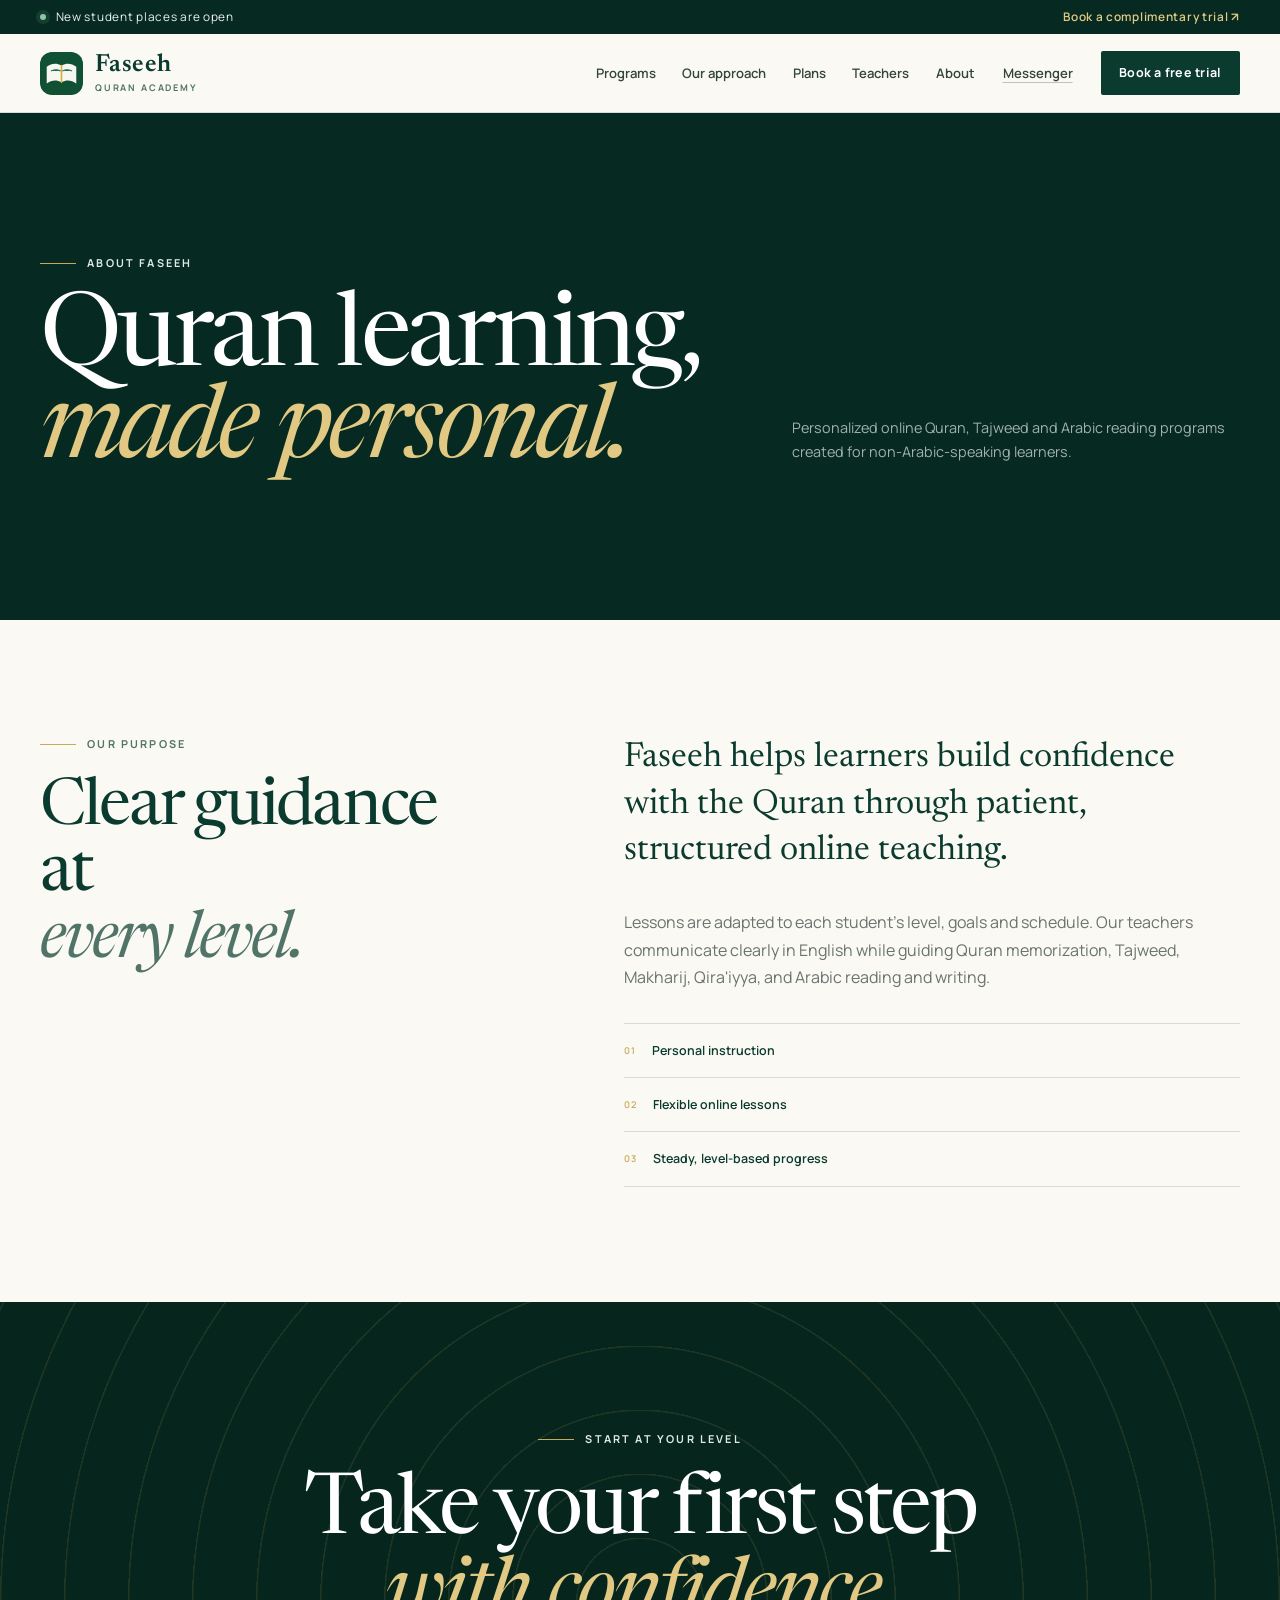
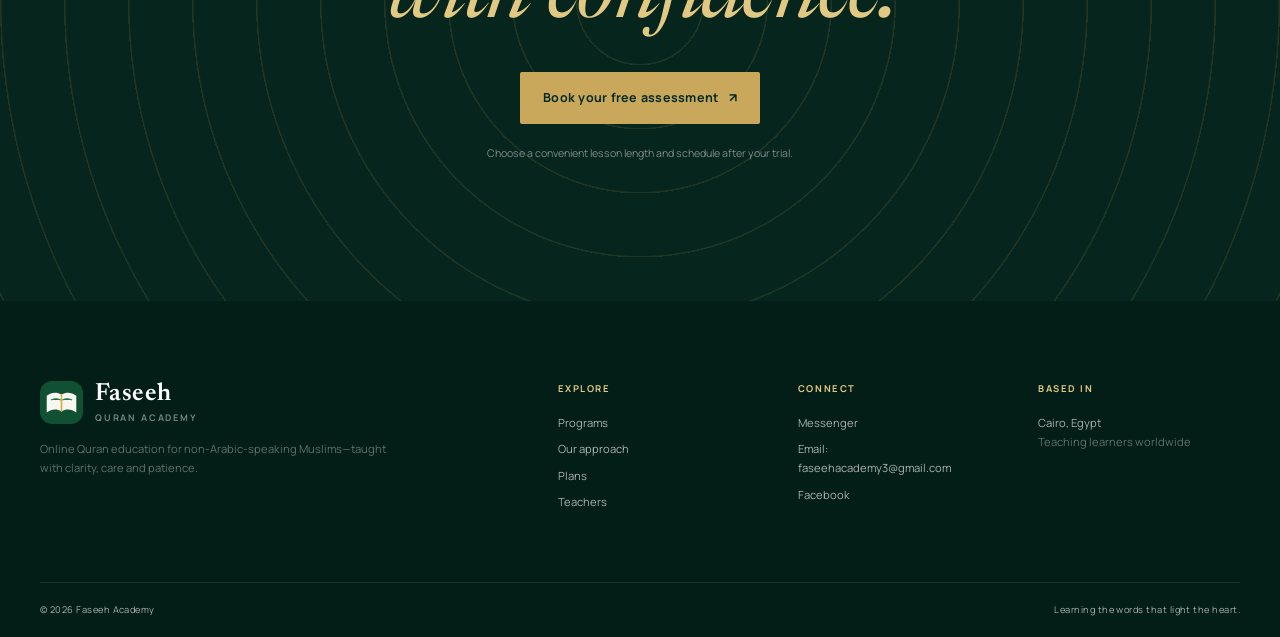
==== about.html @ 5968f9b4 "website update" ====
<!doctype html>
<html lang="en" dir="ltr">
<head>
  <meta charset="utf-8">
  <meta name="viewport" content="width=device-width, initial-scale=1">
  <meta name="description" content="About Faseeh Academy and our personalized online Quran, Tajweed and Arabic reading programs for non-Arabic-speaking learners.">
  <meta name="theme-color" content="#082f25">
  <title>About Faseeh Academy</title>
  <link rel="icon" href="images/favicon.svg" type="image/svg+xml">
  <link rel="preconnect" href="https://fonts.googleapis.com">
  <link rel="preconnect" href="https://fonts.gstatic.com" crossorigin>
  <link href="https://fonts.googleapis.com/css2?family=DM+Sans:wght@400;500;600;700&family=Manrope:wght@400;500;600;700&family=Newsreader:opsz,wght@6..72,400;6..72,500;6..72,600&display=swap" rel="stylesheet">
  <link rel="stylesheet" href="css/styles.css">
</head>
<body>
  <a class="skip-link" href="#main">Skip to content</a>
  <div class="announcement"><div class="container announcement-inner"><p><span class="status-dot" aria-hidden="true"></span> New student places are open</p><a href="https://m.me/61577487350894" target="_blank" rel="noopener noreferrer">Book a complimentary trial <span aria-hidden="true">↗</span></a></div></div>

  <header class="site-header">
    <nav class="navbar container" aria-label="Primary navigation">
      <a class="brand" href="index.html" aria-label="Faseeh Academy home"><img src="images/favicon.svg" alt="" class="brand-mark" width="46" height="46"><span class="brand-lockup"><strong>Faseeh</strong><small>Quran Academy</small></span></a>
      <button class="nav-toggle" type="button" aria-expanded="false" aria-controls="navMenu" aria-label="Open navigation"><span></span><span></span></button>
      <div class="nav-menu" id="navMenu">
        <ul class="nav-links"><li><a href="index.html#programs">Programs</a></li><li><a href="index.html#approach">Our approach</a></li><li><a href="index.html#plans">Plans</a></li><li><a href="teachers.html">Teachers</a></li><li><a href="about.html" aria-current="page">About</a></li></ul>
        <a class="text-link nav-contact" href="https://m.me/61577487350894" target="_blank" rel="noopener noreferrer">Messenger</a>
        <a class="btn btn-small btn-primary" href="https://m.me/61577487350894" target="_blank" rel="noopener noreferrer">Book a free trial</a>
      </div>
    </nav>
  </header>

  <main id="main">
    <section class="page-hero">
      <div class="container page-hero-grid">
        <div class="reveal"><p class="eyebrow eyebrow-light"><span></span> About Faseeh</p><h1>Quran learning,<br><em>made personal.</em></h1></div>
        <div class="page-hero-copy reveal"><p>Personalized online Quran, Tajweed and Arabic reading programs created for non-Arabic-speaking learners.</p></div>
      </div>
    </section>

    <section class="section about-page-section">
      <div class="container about-page-grid">
        <div class="reveal"><p class="eyebrow"><span></span> Our purpose</p><h2>Clear guidance at<br><em>every level.</em></h2></div>
        <div class="about-page-copy reveal">
          <p class="lead-copy">Faseeh helps learners build confidence with the Quran through patient, structured online teaching.</p>
          <p>Lessons are adapted to each student’s level, goals and schedule. Our teachers communicate clearly in English while guiding Quran memorization, Tajweed, Makharij, Qira'iyya, and Arabic reading and writing.</p>
          <div class="about-focus">
            <p><span>01</span>Personal instruction</p>
            <p><span>02</span>Flexible online lessons</p>
            <p><span>03</span>Steady, level-based progress</p>
          </div>
        </div>
      </div>
    </section>

    <section class="closing-cta">
      <div class="closing-pattern" aria-hidden="true"></div>
      <div class="container closing-inner reveal"><p class="eyebrow eyebrow-light"><span></span> Start at your level</p><h2>Take your first step<br><em>with confidence.</em></h2><a class="btn btn-gold" href="https://m.me/61577487350894" target="_blank" rel="noopener noreferrer">Book your free assessment <span aria-hidden="true">↗</span></a><p>Choose a convenient lesson length and schedule after your trial.</p></div>
    </section>
  </main>

  <footer class="footer">
    <div class="container footer-main">
      <div class="footer-brand"><a class="brand brand-light" href="index.html"><img src="images/favicon.svg" alt="" width="46" height="46"><span class="brand-lockup"><strong>Faseeh</strong><small>Quran Academy</small></span></a><p><span class="footer-tagline">Online Quran education for non-Arabic-speaking Muslims—taught with clarity, care and patience.</span><span class="mobile-location">Cairo, Egypt · Online worldwide</span></p></div>
      <div><h3>Explore</h3><ul><li><a href="index.html#programs">Programs</a></li><li><a href="index.html#approach">Our approach</a></li><li><a href="index.html#plans">Plans</a></li><li><a href="teachers.html">Teachers</a></li></ul></div>
      <div><h3>Connect</h3><ul><li><a href="https://m.me/61577487350894" target="_blank" rel="noopener noreferrer">Messenger</a></li><li><a href="mailto:faseehacademy3@gmail.com">Email: faseehacademy3@gmail.com</a></li><li><a href="https://facebook.com/faseehacademy" target="_blank" rel="noopener noreferrer">Facebook</a></li></ul></div>
      <div><h3>Based in</h3><p>Cairo, Egypt<br><span>Teaching learners worldwide</span></p></div>
    </div>
    <div class="container footer-bottom"><p>© <span data-year></span> Faseeh Academy</p><p>Learning the words that light the heart.</p></div>
  </footer>
  <script src="js/script.js"></script>
</body>
</html>
---- css/styles.css ----
:root {
  --ink: #12221d;
  --forest: #0b3b2e;
  --forest-deep: #062a21;
  --sage: #507468;
  --gold: #c9a85c;
  --gold-light: #e2c983;
  --cream: #f4f0e7;
  --paper: #fbf9f4;
  --line: rgba(18, 34, 29, 0.14);
  --white: #fff;
  --muted: #69736f;
  --display: "Newsreader", Georgia, serif;
  --sans: "Manrope", "DM Sans", sans-serif;
  --container: 1200px;
  --ease: cubic-bezier(.22, 1, .36, 1);
}

* { box-sizing: border-box; }
html { scroll-behavior: smooth; }
body {
  margin: 0;
  color: var(--ink);
  background: var(--paper);
  font-family: var(--sans);
  font-size: 16px;
  line-height: 1.7;
  overflow-x: hidden;
}
body.menu-open { overflow: hidden; }
img { display: block; max-width: 100%; }
a { color: inherit; text-decoration: none; }
button, input, select, textarea { font: inherit; }
button { color: inherit; }
p, h1, h2, h3, blockquote { margin-top: 0; }
.container { width: min(calc(100% - 40px), var(--container)); margin-inline: auto; }
.section { padding: clamp(5.5rem, 9vw, 9rem) 0; }
.skip-link { position: fixed; left: 1rem; top: -100px; z-index: 100; padding: .75rem 1rem; background: var(--gold); color: var(--forest-deep); }
.skip-link:focus { top: 1rem; }

.announcement { background: var(--forest-deep); color: #eef4f1; font-size: .74rem; letter-spacing: .06em; }
.announcement-inner { min-height: 34px; display: flex; justify-content: space-between; align-items: center; gap: 1rem; }
.announcement p { display: flex; align-items: center; gap: .6rem; margin: 0; }
.announcement a { color: var(--gold-light); font-weight: 600; }
.status-dot { width: 6px; height: 6px; border-radius: 50%; background: #8dc6a8; box-shadow: 0 0 0 4px rgba(141,198,168,.12); }

.site-header { position: relative; z-index: 30; background: rgba(251,249,244,.95); border-bottom: 1px solid var(--line); backdrop-filter: blur(14px); }
.site-header.is-stuck { position: fixed; top: 0; left: 0; right: 0; box-shadow: 0 10px 34px rgba(6,42,33,.08); animation: drop .4s var(--ease); }
@keyframes drop { from { transform: translateY(-100%); } }
.navbar { min-height: 78px; display: flex; align-items: center; justify-content: space-between; gap: 2rem; }
.brand { display: inline-flex; align-items: center; gap: .75rem; flex: 0 0 auto; }
.brand-mark, .brand img { width: 43px; height: 43px; border-radius: 12px; }
.brand-lockup { display: grid; line-height: 1; }
.brand-lockup strong { color: var(--forest); font-family: var(--display); font-size: 1.55rem; font-weight: 600; letter-spacing: .02em; }
.brand-lockup small { margin-top: .3rem; color: var(--sage); font-size: .57rem; font-weight: 700; letter-spacing: .2em; text-transform: uppercase; }
.nav-menu { display: flex; align-items: center; gap: 1.75rem; }
.nav-links { display: flex; align-items: center; gap: 1.65rem; margin: 0; padding: 0; list-style: none; }
.nav-links a, .nav-contact { color: #34453f; font-size: .82rem; font-weight: 600; }
.nav-links a { position: relative; }
.nav-links a::after { content: ""; position: absolute; left: 0; right: 100%; bottom: -.5rem; height: 1px; background: var(--gold); transition: right .3s ease; }
.nav-links a:hover::after, .nav-links a:focus-visible::after { right: 0; }
.text-link { text-decoration: underline; text-underline-offset: 4px; text-decoration-color: rgba(18,34,29,.25); }
.nav-toggle { display: none; width: 44px; height: 44px; padding: 0 10px; border: 0; background: transparent; cursor: pointer; }
.nav-toggle span { display: block; height: 1px; background: var(--forest); margin: 7px 0; transition: .25s ease; }

.btn { display: inline-flex; justify-content: center; align-items: center; gap: .65rem; min-height: 52px; padding: .8rem 1.4rem; border: 1px solid transparent; border-radius: 2px; font-size: .78rem; font-weight: 700; letter-spacing: .02em; cursor: pointer; transition: transform .25s var(--ease), background .25s ease, color .25s ease, border-color .25s ease; }
.btn:hover { transform: translateY(-2px); }
.btn-small { min-height: 42px; padding: .65rem 1.1rem; }
.btn-primary { background: var(--forest); color: var(--white); }
.btn-primary:hover { background: var(--forest-deep); }
.btn-gold { background: var(--gold); color: var(--forest-deep); }
.btn-gold:hover { background: var(--gold-light); }
.btn-ghost { border-color: rgba(255,255,255,.45); color: white; background: rgba(255,255,255,.04); backdrop-filter: blur(6px); }
.btn-ghost:hover { background: white; color: var(--forest); }
.btn-outline { border-color: rgba(255,255,255,.3); color: white; }

.hero { position: relative; min-height: min(830px, calc(100svh - 112px)); color: white; background: var(--forest-deep); overflow: hidden; }
.hero-media, .hero-shade { position: absolute; inset: 0; }
.hero-media { background: url("../images/faseeh-hero-editorial.png") center 54% / cover no-repeat; transform: scale(1.01); }
.hero-shade { background: linear-gradient(90deg, rgba(3,27,21,.97) 0%, rgba(3,27,21,.88) 35%, rgba(3,27,21,.38) 66%, rgba(3,27,21,.18) 100%), linear-gradient(0deg, rgba(3,27,21,.55) 0, transparent 34%); }
.hero::before { content: ""; position: absolute; z-index: 1; inset: 0; opacity: .12; pointer-events: none; background-image: url("data:image/svg+xml,%3Csvg width='120' height='120' viewBox='0 0 120 120' xmlns='http://www.w3.org/2000/svg'%3E%3Cfilter id='n'%3E%3CfeTurbulence type='fractalNoise' baseFrequency='.9' numOctaves='2' stitchTiles='stitch'/%3E%3C/filter%3E%3Crect width='100%25' height='100%25' filter='url(%23n)' opacity='.26'/%3E%3C/svg%3E"); }
.hero-inner { position: relative; z-index: 2; min-height: min(830px, calc(100svh - 112px)); display: grid; grid-template-columns: minmax(0, 1.3fr) minmax(310px, .7fr); align-items: center; gap: clamp(4rem, 9vw, 8rem); padding-block: 7rem 8.5rem; }
.hero-copy { max-width: 720px; }
.hero-inner > *, .hero-copy { min-width: 0; }
.eyebrow { display: flex; align-items: center; gap: .7rem; margin-bottom: 1.4rem; color: var(--sage); font-size: .68rem; font-weight: 700; letter-spacing: .2em; text-transform: uppercase; }
.eyebrow > span { width: 36px; height: 1px; background: var(--gold); }
.eyebrow-light { color: #dfe9e5; }
.hero h1, .section h2, .closing-cta h2, .page-hero h1 { font-family: var(--display); font-weight: 400; letter-spacing: -.035em; }
.hero h1 { max-width: 720px; margin-bottom: 1.6rem; color: white; font-size: clamp(3.7rem, 6.4vw, 6.7rem); line-height: .93; }
.hero h1 em, h2 em { color: var(--gold-light); font-weight: 400; }
.hero-lead { max-width: 610px; margin-bottom: 2.1rem; color: rgba(255,255,255,.78); font-size: clamp(1rem, 1.5vw, 1.17rem); line-height: 1.8; }
.hero-actions { display: flex; flex-wrap: wrap; gap: .8rem; }
.micro-proof { display: flex; align-items: center; gap: .8rem; margin: 2rem 0 0; color: rgba(255,255,255,.64); font-size: .72rem; }
.student-faces { display: flex; }
.student-faces i { display: grid; place-items: center; width: 28px; height: 28px; margin-left: -5px; border: 2px solid var(--forest-deep); border-radius: 50%; background: #d9c29b; color: var(--forest); font-size: .58rem; font-style: normal; font-weight: 700; }
.student-faces i:nth-child(2) { background: #a9bfaf; }.student-faces i:nth-child(3) { background: #c7b6a7; }
.hero-note { align-self: end; margin-bottom: 1rem; padding: 1.7rem; border: 1px solid rgba(255,255,255,.18); background: rgba(5,39,30,.62); backdrop-filter: blur(18px); }
.hero-note-label { margin-bottom: 1rem; color: var(--gold-light); font-size: .62rem; letter-spacing: .18em; text-transform: uppercase; }
.hero-note blockquote { padding-bottom: 1.5rem; border-bottom: 1px solid rgba(255,255,255,.14); font-family: var(--display); font-size: 1.35rem; line-height: 1.4; }
.hero-note-stats { display: grid; grid-template-columns: repeat(3, 1fr); gap: 1rem; }
.hero-note-stats strong, .hero-note-stats span { display: block; }
.hero-note-stats strong { color: var(--gold-light); font-family: var(--display); font-size: 1.65rem; font-weight: 500; }
.hero-note-stats span { color: rgba(255,255,255,.64); font-size: .6rem; line-height: 1.45; }
.scroll-cue { position: absolute; z-index: 2; left: 50%; bottom: 1.3rem; display: flex; flex-direction: column; align-items: center; gap: .3rem; color: rgba(255,255,255,.5); font-size: .57rem; letter-spacing: .18em; text-transform: uppercase; transform: translateX(-50%); }
.scroll-cue i { font-size: 1rem; font-style: normal; animation: bounce 1.7s infinite; }
@keyframes bounce { 50% { transform: translateY(5px); } }

.trust-bar { border-bottom: 1px solid var(--line); background: var(--cream); }
.trust-grid { min-height: 80px; display: grid; grid-template-columns: repeat(4, 1fr); align-items: center; }
.trust-grid p { margin: 0; padding: 0 1rem; border-right: 1px solid var(--line); color: #495852; font-size: .74rem; text-align: center; }
.trust-grid p:first-child { border-left: 1px solid var(--line); }
.trust-grid span { margin-right: .45rem; color: var(--gold); }

.section h2 { margin-bottom: 0; color: var(--forest); font-size: clamp(3rem, 5.1vw, 5.2rem); line-height: 1.02; }
.section h2 em { color: var(--sage); }
.welcome-grid { display: grid; grid-template-columns: 1.05fr .95fr; gap: clamp(4rem, 10vw, 9rem); align-items: end; }
.welcome-copy { padding-bottom: .45rem; }
.welcome-copy p { color: var(--muted); }
.welcome-copy .lead-copy { color: var(--ink); font-family: var(--display); font-size: clamp(1.35rem, 2.1vw, 1.8rem); line-height: 1.45; }
.arrow-link { display: inline-flex; align-items: center; gap: 1rem; margin-top: 1rem; color: var(--forest); font-size: .78rem; font-weight: 700; border-bottom: 1px solid rgba(11,59,46,.3); }
.arrow-link span { transition: transform .25s var(--ease); }.arrow-link:hover span { transform: translateX(4px); }

.programs { background: var(--cream); border-block: 1px solid var(--line); }
.section-intro { display: grid; grid-template-columns: 1.2fr .6fr; align-items: end; gap: 4rem; margin-bottom: 4.5rem; }
.section-intro > p, .section-intro-side > p { max-width: 460px; margin: 0 0 .6rem; color: var(--muted); font-size: .9rem; }
.section-intro-side { align-self: end; }
.program-grid { display: grid; grid-template-columns: repeat(3, 1fr); border-top: 1px solid rgba(11,59,46,.18); border-left: 1px solid rgba(11,59,46,.18); }
.program-card { min-height: 620px; display: flex; flex-direction: column; padding: clamp(1.6rem, 3vw, 2.5rem); border-right: 1px solid rgba(11,59,46,.18); border-bottom: 1px solid rgba(11,59,46,.18); background: rgba(255,255,255,.36); transition: background .35s ease, transform .35s var(--ease); }
.program-card:hover { position: relative; z-index: 2; background: var(--paper); transform: translateY(-7px); box-shadow: 0 20px 50px rgba(6,42,33,.08); }
.program-featured { background: var(--forest); color: white; }
.program-featured:hover { background: var(--forest-deep); }
.program-number { color: var(--sage); font-size: .62rem; letter-spacing: .14em; }
.program-featured .program-number, .program-featured .card-kicker { color: var(--gold-light); }
.program-icon { width: 72px; height: 72px; display: grid; place-items: center; margin: 4rem 0 3rem; border: 1px solid rgba(11,59,46,.2); border-radius: 50%; }
.program-icon svg { width: 38px; height: 38px; fill: none; stroke: var(--gold); stroke-width: 1.15; }
.program-featured .program-icon { border-color: rgba(255,255,255,.2); }
.card-kicker { margin-bottom: .7rem; color: var(--sage); font-size: .6rem; font-weight: 700; letter-spacing: .16em; text-transform: uppercase; }
.program-card h3 { max-width: 320px; margin-bottom: 1rem; color: var(--forest); font-family: var(--display); font-size: 2rem; font-weight: 500; line-height: 1.1; }
.program-featured h3 { color: white; }
.program-card p:not(.card-kicker) { color: var(--muted); font-size: .82rem; }
.program-featured p:not(.card-kicker) { color: rgba(255,255,255,.68); }
.tick-list { margin: 1.4rem 0 2rem; padding: 0; list-style: none; color: var(--sage); font-size: .72rem; }
.tick-list li { margin: .45rem 0; }
.tick-list li::before { content: "✓"; margin-right: .6rem; color: var(--gold); }
.program-featured .tick-list { color: rgba(255,255,255,.73); }
.program-card > a { display: flex; justify-content: space-between; margin-top: auto; padding-top: 1.2rem; border-top: 1px solid rgba(11,59,46,.14); color: var(--forest); font-size: .72rem; font-weight: 700; }
.program-featured > a { border-color: rgba(255,255,255,.14); color: var(--gold-light); }
.program-grid-six { grid-template-columns: repeat(3, 1fr); }
.program-grid-six .program-card { min-height: 390px; }
.program-grid-six .program-icon { width: 58px; height: 58px; margin: 2.5rem 0 2rem; }
.program-grid-six .program-icon svg { width: 31px; height: 31px; }
.program-grid-six .program-card h3 { font-size: 1.7rem; }
.program-grid-six .program-card > a { margin-top: 2rem; }

.assessment { background: var(--paper); }
.assessment-box { display: grid; grid-template-columns: 1fr .9fr; gap: clamp(3rem, 9vw, 8rem); align-items: center; padding: clamp(2rem, 5vw, 4.5rem); border: 1px solid var(--line); background: white; box-shadow: 0 22px 55px rgba(6,42,33,.07); }
.assessment-box h2 { font-size: clamp(3rem, 5vw, 4.6rem); }
.assessment-copy > p { margin-bottom: 1.4rem; color: var(--muted); }
.assessment-copy ul { display: flex; flex-wrap: wrap; gap: .55rem 1.1rem; margin: 0 0 1.7rem; padding: 0; list-style: none; color: var(--sage); font-size: .7rem; }
.assessment-copy li::before { content: "✓"; margin-right: .45rem; color: var(--gold); }

.approach { background: var(--forest-deep); color: white; overflow: hidden; }
.approach-grid { display: grid; grid-template-columns: .9fr 1.1fr; gap: clamp(5rem, 10vw, 10rem); align-items: center; }
.approach h2 { color: white; }
.approach h2 em { color: var(--gold-light); }
.approach-lead { max-width: 570px; margin: 1.5rem 0 2.5rem; color: rgba(255,255,255,.62); }
.approach-visual { position: relative; min-height: 630px; }
.arch { position: absolute; border-radius: 220px 220px 0 0; }
.arch-back { inset: 8% 4% 0 24%; border: 1px solid rgba(226,201,131,.26); }
.arch-front { inset: 18% 18% 8% 5%; display: flex; flex-direction: column; align-items: center; justify-content: center; overflow: hidden; border: 1px solid rgba(255,255,255,.17); background: radial-gradient(circle at 50% 38%, rgba(201,168,92,.2), transparent 35%), linear-gradient(160deg,#124a3b,#082f25); box-shadow: 0 35px 60px rgba(0,0,0,.25); }
.arch-front::after { content: ""; position: absolute; inset: 0; opacity: .13; background-image: repeating-radial-gradient(circle at 50% 10%, transparent 0 25px, rgba(255,255,255,.16) 26px 27px); }
.arch-front p { position: relative; z-index: 1; margin: 0; color: var(--gold-light); font-family: Georgia, serif; font-size: clamp(4rem, 7vw, 6.5rem); }
.arch-front span { position: relative; z-index: 1; color: rgba(255,255,255,.55); font-size: .62rem; letter-spacing: .18em; text-transform: uppercase; }
.orbit { position: absolute; border: 1px solid rgba(201,168,92,.16); border-radius: 50%; }
.orbit-one { width: 440px; height: 440px; left: -220px; top: 4%; }.orbit-two { width: 260px; height: 260px; right: -100px; bottom: -40px; }
.method-list { margin: 0; padding: 0; list-style: none; }
.method-list li { display: grid; grid-template-columns: 52px 1fr; gap: 1.2rem; padding: 1.35rem 0; border-top: 1px solid rgba(255,255,255,.13); }
.method-list li > span { padding-top: .2rem; color: var(--gold-light); font-family: var(--display); font-size: 1.2rem; }
.method-list h3 { margin-bottom: .25rem; color: white; font-family: var(--display); font-size: 1.45rem; font-weight: 500; }
.method-list p { margin: 0; color: rgba(255,255,255,.55); font-size: .77rem; }

.teachers-preview { background: var(--paper); overflow: hidden; }
.carousel-controls { display: flex; gap: .55rem; margin-top: 1.3rem; }
.carousel-controls button, .story-nav button { width: 43px; height: 43px; border: 1px solid var(--line); border-radius: 50%; background: transparent; cursor: pointer; transition: .2s ease; }
.carousel-controls button:hover, .story-nav button:hover { background: var(--forest); color: white; }
.teacher-viewport { width: 100%; overflow: hidden; }
.teacher-track { display: flex; gap: 1.2rem; transition: transform .65s var(--ease); will-change: transform; }
.teacher-card { flex: 0 0 calc((100% - 2.4rem) / 3); min-width: 0; border: 1px solid var(--line); background: var(--white); }
.teacher-portrait { position: relative; aspect-ratio: 4/4.4; display: grid; place-items: end center; overflow: hidden; background: radial-gradient(circle at 50% 42%, rgba(255,255,255,.62), transparent 38%), var(--portrait-bg, #d9dfd5); }
.teacher-portrait::before { content: ""; position: absolute; width: 76%; aspect-ratio: 1; top: 13%; border: 1px solid rgba(11,59,46,.14); border-radius: 50%; }
.teacher-avatar { position: relative; z-index: 1; width: 78%; height: auto; filter: drop-shadow(0 16px 18px rgba(6,42,33,.1)); }
.teacher-specialty { position: absolute; z-index: 2; left: 1rem; top: 1rem; padding: .35rem .6rem; background: rgba(251,249,244,.9); color: var(--forest); font-size: .56rem; font-weight: 700; letter-spacing: .1em; text-transform: uppercase; }
.teacher-card-body { padding: 1.5rem; }
.teacher-card h3 { margin-bottom: .2rem; color: var(--forest); font-family: var(--display); font-size: 1.65rem; font-weight: 500; }
.teacher-role { color: var(--gold); font-size: .65rem; font-weight: 700; letter-spacing: .1em; text-transform: uppercase; }
.teacher-card-body > p:last-of-type { min-height: 76px; color: var(--muted); font-size: .76rem; }
.teacher-details { margin: 1.1rem 0; padding: 0; border-top: 1px solid var(--line); }
.teacher-details > div { display: grid; grid-template-columns: 84px 1fr; gap: .7rem; padding: .7rem 0; border-bottom: 1px solid var(--line); }
.teacher-details dt { color: var(--sage); font-size: .55rem; font-weight: 700; letter-spacing: .08em; text-transform: uppercase; }
.teacher-details dd { margin: 0; color: var(--ink); font-size: .65rem; line-height: 1.45; }
.teacher-tags { display: flex; flex-wrap: wrap; gap: .4rem; padding-top: 1rem; border-top: 1px solid var(--line); }
.teacher-tags span { padding: .27rem .5rem; border: 1px solid var(--line); color: var(--sage); font-size: .58rem; }
.teachers-footer { display: flex; align-items: center; justify-content: space-between; gap: 2rem; margin-top: 2rem; }
.teachers-footer p { max-width: 700px; margin: 0; color: var(--muted); font-size: .69rem; }

.plans { position: relative; background: var(--forest); color: white; }
.plans::before { content: ""; position: absolute; inset: 0; opacity: .08; background-image: linear-gradient(30deg, transparent 49%, var(--gold) 50%, transparent 51%), linear-gradient(-30deg, transparent 49%, var(--gold) 50%, transparent 51%); background-size: 80px 140px; }
.plans .container { position: relative; }
.plans-heading { max-width: 710px; text-align: center; margin: 0 auto 2.4rem; }
.plans h2 { color: white; }.plans h2 em { color: var(--gold-light); }
.plans-heading .eyebrow { justify-content: center; }
.plans-heading > p:last-child { max-width: 560px; margin: 1.3rem auto; color: rgba(255,255,255,.6); }
.tier-grid { display: grid; grid-template-columns: repeat(3, 1fr); align-items: end; gap: 1.35rem; max-width: 1110px; margin: 2.4rem auto 0; }
.price-card { position: relative; display: flex; flex-direction: column; min-height: 540px; padding: 2.4rem; color: var(--ink); border: 1px solid rgba(11,59,46,.12); box-shadow: 0 20px 44px rgba(0,0,0,.13); }
.tier-essential { margin-top: 3.2rem; background: #e1e3e0; }
.tier-personalized { margin-top: 1.55rem; background: #c9edc3; }
.tier-premium { background: #c8daf3; }
.price-badge { position: absolute; top: 0; right: 0; padding: .38rem .72rem; background: var(--forest); color: var(--gold-light); font-size: .52rem; font-weight: 700; letter-spacing: .12em; text-transform: uppercase; }
.price-name { margin-bottom: .7rem; color: var(--forest); font-size: .72rem; font-weight: 800; letter-spacing: .04em; }
.price { display: flex; align-items: baseline; gap: .55rem; }
.price strong { color: var(--forest-deep); font-family: var(--display); font-size: 4.25rem; font-weight: 500; line-height: .95; }
.price span { color: var(--forest); font-family: var(--display); font-size: 1.3rem; font-style: italic; }
.tier-intro { min-height: 62px; margin: 1.3rem 0 0; color: rgba(18,34,29,.72); font-size: .76rem; line-height: 1.55; }
.price-card ul { min-height: 142px; margin: 1.25rem 0 1.5rem; padding: 1.25rem 0 0; border-top: 1px solid rgba(11,59,46,.18); list-style: none; color: rgba(18,34,29,.82); font-size: .72rem; }
.price-card li { margin: .63rem 0; }.price-card li::before { content: "✓"; display: inline-block; width: 1.35rem; color: var(--forest); font-weight: 800; }
.btn-tier { width: 100%; margin-top: auto; background: var(--forest); color: white; }.btn-tier:hover { background: var(--forest-deep); }
.tier-premium .btn-tier { background: #2f6098; }.tier-premium .btn-tier:hover { background: #244e7f; }
.tier-best { min-height: 37px; margin: 1.35rem 0 0; color: rgba(18,34,29,.68); font-family: var(--display); font-size: .77rem; font-style: italic; line-height: 1.35; }
.pricing-note { margin: 2.5rem 0 0; color: rgba(255,255,255,.45); font-size: .62rem; text-align: center; }
.pricing-clarity { max-width: 850px; display: flex; justify-content: center; align-items: center; gap: 1rem 2rem; margin: 0 auto; padding: 1rem 1.25rem; border: 1px solid rgba(255,255,255,.18); color: rgba(255,255,255,.68); font-size: .72rem; text-align: center; }
.pricing-clarity strong { color: white; font-size: .78rem; }

.teacher-benefits-section { background: var(--paper); }
.compact-intro { margin-bottom: 3rem; }
.benefits-grid { display: grid; grid-template-columns: repeat(3, 1fr); border-top: 1px solid var(--line); border-left: 1px solid var(--line); }
.benefits-grid p { min-height: 110px; display: flex; align-items: center; gap: 1rem; margin: 0; padding: 1.4rem; border-right: 1px solid var(--line); border-bottom: 1px solid var(--line); color: var(--forest); font-family: var(--display); font-size: 1.25rem; line-height: 1.25; }
.benefits-grid span { color: var(--gold); font-family: var(--sans); font-size: .58rem; font-weight: 700; letter-spacing: .12em; }

.stories { background: var(--cream); }
.stories-grid { display: grid; grid-template-columns: .75fr 1.25fr; gap: clamp(4rem, 10vw, 9rem); align-items: center; }
.story-nav { display: flex; align-items: center; gap: .8rem; margin-top: 2.5rem; }
.story-nav span { min-width: 52px; color: var(--muted); font-size: .65rem; text-align: center; }.story-nav b { color: var(--forest); }
.story-slider { position: relative; min-height: 390px; padding: 3.2rem; border-left: 1px solid var(--line); background: rgba(255,255,255,.44); }
.story { display: none; animation: storyIn .55s var(--ease); }.story.active { display: block; }
@keyframes storyIn { from { opacity: 0; transform: translateX(20px); } }
.quote-mark { color: var(--gold); font-family: var(--display); font-size: 5rem; line-height: .7; }
.story blockquote { margin: 1.7rem 0 2rem; color: var(--forest); font-family: var(--display); font-size: clamp(1.65rem, 3vw, 2.55rem); line-height: 1.35; }
.story p { display: flex; flex-direction: column; margin: 0; }
.story strong { color: var(--forest); font-family: var(--display); font-size: 1.1rem; }.story span { color: var(--muted); font-size: .62rem; }

.faq-grid { display: grid; grid-template-columns: .7fr 1.3fr; gap: clamp(4rem, 10vw, 10rem); }
.faq-heading { position: sticky; top: 120px; align-self: start; }
.faq-heading > p:not(.eyebrow) { margin: 2rem 0 0; color: var(--muted); font-size: .76rem; }
.faq-list { border-top: 1px solid var(--line); }
.faq-item { border-bottom: 1px solid var(--line); }
.faq-item button { width: 100%; display: flex; justify-content: space-between; gap: 1.5rem; padding: 1.6rem 0; border: 0; background: none; color: var(--forest); text-align: left; cursor: pointer; }
.faq-item button span { font-family: var(--display); font-size: 1.45rem; }
.faq-item button i { flex: 0 0 28px; height: 28px; display: grid; place-items: center; border: 1px solid var(--line); border-radius: 50%; font-style: normal; }
.faq-item > div { display: grid; grid-template-rows: 0fr; transition: grid-template-rows .4s var(--ease); }
.faq-item > div > p { min-height: 0; overflow: hidden; margin: 0; color: var(--muted); font-size: .82rem; }
.faq-item.open > div { grid-template-rows: 1fr; }.faq-item.open > div > p { padding: 0 3.2rem 1.6rem 0; }

.closing-cta { position: relative; padding: clamp(6rem, 10vw, 10rem) 0; overflow: hidden; background: #06251d; color: white; text-align: center; }
.closing-pattern { position: absolute; inset: -35%; opacity: .13; background: repeating-radial-gradient(circle at center, transparent 0 62px, var(--gold) 63px 64px); }
.closing-inner { position: relative; z-index: 1; }
.closing-inner .eyebrow { justify-content: center; }
.closing-cta h2 { margin-bottom: 2rem; color: white; font-size: clamp(3.4rem, 6.6vw, 6.3rem); line-height: 1; }
.closing-cta h2 em { color: var(--gold-light); }
.closing-cta .btn { margin-bottom: 1.3rem; }.closing-cta .closing-inner > p:last-child { color: rgba(255,255,255,.48); font-size: .66rem; }

.footer { background: #031d17; color: rgba(255,255,255,.66); }
.footer-main { display: grid; grid-template-columns: 1.8fr .7fr .7fr .8fr; gap: 4rem; padding: 5rem 0 4rem; }
.brand-light .brand-lockup strong { color: white; }.brand-light .brand-lockup small { color: rgba(255,255,255,.45); }
.footer-brand > p { max-width: 360px; margin: 1.4rem 0 0; font-size: .74rem; }
.mobile-location { display: none; }
.footer h3 { margin-bottom: 1rem; color: var(--gold-light); font-size: .59rem; letter-spacing: .16em; text-transform: uppercase; }
.footer ul { margin: 0; padding: 0; list-style: none; }
.footer li, .footer-main > div > p { margin: .45rem 0; font-size: .7rem; }.footer li a:hover { color: white; }.footer-main span { color: rgba(255,255,255,.37); }
.footer a { overflow-wrap: anywhere; }
.footer-bottom { display: flex; justify-content: space-between; padding: 1.2rem 0; border-top: 1px solid rgba(255,255,255,.09); font-size: .58rem; letter-spacing: .05em; }.footer-bottom p { margin: 0; }

/* Teachers page */
.page-hero { padding: clamp(6rem, 11vw, 10rem) 0; background: var(--forest-deep); color: white; }
.page-hero-grid { display: grid; grid-template-columns: 1.2fr .8fr; gap: 5rem; align-items: end; }
.page-hero h1 { margin-bottom: 0; color: white; font-size: clamp(4.2rem, 8vw, 8rem); line-height: .9; }.page-hero h1 em { color: var(--gold-light); font-weight: 400; }
.page-hero-copy { color: rgba(255,255,255,.63); font-size: .9rem; }.page-hero-copy strong { color: white; }
.teachers-page-section .teacher-card { flex-basis: calc((100% - 2.4rem) / 3); }
.teacher-page-benefits { background: var(--paper); }
.teachers-page-section { background: var(--cream); }
.match-section { background: var(--cream); }
.match-grid { display: grid; grid-template-columns: .8fr 1.2fr; gap: 7rem; }
.match-steps { counter-reset: match; border-top: 1px solid var(--line); }
.match-step { counter-increment: match; display: grid; grid-template-columns: 64px 1fr; padding: 1.6rem 0; border-bottom: 1px solid var(--line); }
.match-step::before { content: "0" counter(match); color: var(--gold); font-family: var(--display); font-size: 1.2rem; }
.match-step h3 { margin-bottom: .35rem; color: var(--forest); font-family: var(--display); font-size: 1.5rem; font-weight: 500; }.match-step p { margin: 0; color: var(--muted); font-size: .76rem; }

/* About page */
.about-page-section { background: var(--paper); }
.about-page-grid { display: grid; grid-template-columns: .85fr 1.15fr; gap: clamp(4rem, 10vw, 9rem); align-items: start; }
.about-page-copy { max-width: 650px; }
.about-page-copy > p { color: var(--muted); }
.about-page-copy .lead-copy { color: var(--forest); font-family: var(--display); font-size: clamp(1.5rem, 2.7vw, 2.25rem); line-height: 1.35; }
.about-focus { margin-top: 2rem; border-top: 1px solid var(--line); }
.about-focus p { display: flex; align-items: center; gap: 1rem; margin: 0; padding: 1rem 0; border-bottom: 1px solid var(--line); color: var(--forest); font-size: .78rem; font-weight: 600; }
.about-focus span { color: var(--gold); font-size: .58rem; letter-spacing: .12em; }

/* Review page */
.review-page { min-height: 100vh; background: var(--cream); }
.review-page .section { padding: 5rem 0; }
.review-shell { max-width: 760px; margin: 0 auto; padding: clamp(2rem, 6vw, 4.5rem); border: 1px solid var(--line); background: var(--paper); box-shadow: 0 25px 70px rgba(6,42,33,.08); }
.review-shell h1 { color: var(--forest); font-family: var(--display); font-size: clamp(2.8rem, 6vw, 4.5rem); font-weight: 400; line-height: 1; }.review-intro { color: var(--muted); }
.review-form { display: grid; gap: .6rem; margin-top: 2rem; }.review-form label { margin-top: .7rem; color: var(--forest); font-size: .68rem; font-weight: 700; letter-spacing: .08em; text-transform: uppercase; }
.review-form input, .review-form select, .review-form textarea { width: 100%; padding: .9rem 1rem; border: 1px solid var(--line); border-radius: 0; outline: none; background: white; color: var(--ink); }.review-form input:focus, .review-form select:focus, .review-form textarea:focus { border-color: var(--gold); box-shadow: 0 0 0 3px rgba(201,168,92,.14); }
.review-actions { display: flex; flex-wrap: wrap; gap: .7rem; margin-top: 1.4rem; }.review-actions .btn-secondary { border-color: var(--line); }.review-success { padding: 2rem 0; }.review-success h2 { color: var(--forest); font-family: var(--display); font-size: 2.4rem; }

.reveal { opacity: 1; transform: none; }
.reveal.is-pending { opacity: 0; transform: translateY(24px); transition: opacity .85s var(--ease), transform .85s var(--ease); transition-delay: var(--delay, 0ms); }
.reveal.is-pending.is-visible { opacity: 1; transform: none; }
@media (prefers-reduced-motion: reduce) { html { scroll-behavior: auto; } *, *::before, *::after { animation-duration: .01ms !important; animation-iteration-count: 1 !important; transition-duration: .01ms !important; } .reveal, .reveal.is-pending { opacity: 1; transform: none; } }

@media (max-width: 1020px) {
  .nav-links { gap: 1rem; }.nav-contact { display: none; }
  .hero-inner { grid-template-columns: 1fr; }.hero-note { max-width: 520px; align-self: auto; margin: 0; }.hero { min-height: auto; }.hero-inner { min-height: 760px; }
  .welcome-grid, .approach-grid, .stories-grid, .faq-grid, .match-grid { gap: 4rem; }
  .program-card { min-height: 590px; }
  .teacher-card { flex-basis: calc((100% - 1.2rem) / 2); }
  .footer-main { grid-template-columns: 1.4fr 1fr 1fr; }.footer-main > div:last-child { grid-column: 2; }
}

@media (max-width: 780px) {
  .announcement-inner { justify-content: center; }.announcement-inner > p { display: none; }
  .navbar { min-height: 68px; }.brand-lockup strong { font-size: 1.35rem; }
  .nav-toggle { display: block; position: relative; z-index: 2; }.nav-toggle[aria-expanded="true"] span:first-child { transform: translateY(4px) rotate(45deg); }.nav-toggle[aria-expanded="true"] span:last-child { transform: translateY(-4px) rotate(-45deg); }
  .nav-menu { position: fixed; inset: 102px 0 auto; min-height: calc(100vh - 102px); display: flex; flex-direction: column; align-items: stretch; gap: 1.4rem; padding: 2.3rem 20px; background: var(--paper); opacity: 0; visibility: hidden; transform: translateY(-12px); transition: .3s var(--ease); }
  .nav-menu.open { opacity: 1; visibility: visible; transform: none; }.nav-links { flex-direction: column; align-items: stretch; gap: 0; }.nav-links li { border-bottom: 1px solid var(--line); }.nav-links a { display: block; padding: .95rem 0; font-family: var(--display); font-size: 1.45rem; font-weight: 500; }.nav-contact { display: block; }
  .hero-media { background-position: 62% center; }.hero-shade { background: linear-gradient(90deg, rgba(3,27,21,.97), rgba(3,27,21,.72)), linear-gradient(0deg, rgba(3,27,21,.7), transparent); }
  .hero-inner { min-height: 790px; padding-block: 5rem 6rem; gap: 3rem; }.hero h1 { font-size: clamp(3.6rem, 13vw, 5.5rem); }.hero-note { display: none; }.scroll-cue { display: none; }
  .trust-grid { grid-template-columns: 1fr 1fr; }.trust-grid p { min-height: 60px; display: grid; place-items: center; border-bottom: 1px solid var(--line); }.trust-grid p:nth-child(odd) { border-left: 1px solid var(--line); }
  .welcome-grid, .section-intro, .approach-grid, .stories-grid, .faq-grid, .page-hero-grid, .match-grid, .assessment-box, .about-page-grid { grid-template-columns: 1fr; }
  .section-intro { gap: 2rem; margin-bottom: 3rem; }.section h2 { font-size: clamp(3rem, 12vw, 4.6rem); }
  .program-grid { grid-template-columns: 1fr; }.program-card { min-height: auto; }.program-icon { margin: 2.5rem 0 2rem; }.program-card > a { margin-top: 2.5rem; }
  .program-grid-six { grid-template-columns: repeat(2, 1fr); }.program-grid-six .program-card { min-height: 360px; }
  .approach-visual { min-height: 520px; order: 2; }.approach-copy { order: 1; }
  .teacher-card, .teachers-page-section .teacher-card { flex-basis: calc((100% - 1.2rem) / 2); }.teachers-footer { align-items: flex-start; flex-direction: column; }
  .tier-grid { grid-template-columns: 1fr; max-width: 480px; }.price-card { min-height: auto; margin-top: 0; }.price-card + .price-card { margin-top: 1.1rem; }.price-card ul { min-height: auto; }.tier-intro { min-height: auto; }
  .pricing-clarity { flex-direction: column; gap: .25rem; }.benefits-grid { grid-template-columns: repeat(2, 1fr); }
  .story-slider { min-height: 430px; }.faq-heading { position: static; }.faq-grid { gap: 3rem; }
  .footer-main { grid-template-columns: 1fr 1fr; }.footer-brand { grid-column: 1/-1; }.footer-main > div:last-child { grid-column: auto; }
}

@media (max-width: 540px) {
  .container { width: min(calc(100% - 28px), var(--container)); }.section { padding: 4.6rem 0; }
  .hero-inner { min-height: 720px; padding-top: 4rem; }.hero h1 { font-size: 3.55rem; }.hero-actions { flex-direction: column; align-items: stretch; }.hero .btn { width: 100%; }.micro-proof { align-items: flex-start; line-height: 1.5; }
  .trust-grid { grid-template-columns: 1fr; }.trust-grid p { border-left: 1px solid var(--line); }
  .program-grid-six { grid-template-columns: 1fr; }.program-grid-six .program-card { min-height: auto; }.assessment-box { padding: 2rem 1.4rem; }.assessment-copy ul { display: grid; gap: .45rem; }.assessment-copy .btn { width: 100%; }
  .approach-visual { min-height: 430px; }.arch-back { inset: 5% 0 0 20%; }.arch-front { inset: 14% 13% 5% 0; }
  .teacher-card, .teachers-page-section .teacher-card { flex-basis: 100%; }.teacher-portrait { aspect-ratio: 4/4.2; }
  .story-slider { min-height: 480px; padding: 2rem; }.story blockquote { font-size: 1.75rem; }
  .benefits-grid { grid-template-columns: 1fr; }.benefits-grid p { min-height: 78px; padding: 1rem 1.1rem; font-size: 1.08rem; }
  .faq-item button span { font-size: 1.25rem; }.faq-item.open > div > p { padding-right: 0; }
  .closing-cta h2 { font-size: 3.5rem; }
  .footer-main { grid-template-columns: 1.15fr .8fr .8fr; gap: .7rem; padding: 2rem 0 1.6rem; }.footer-brand, .footer-main > div:last-child { grid-column: auto; }.footer-main > div:last-child { display: none; }.footer-brand .brand { gap: .45rem; }.footer-brand .brand img { width: 36px; height: 36px; }.footer-brand .brand-lockup strong { font-size: 1.2rem; }.footer-brand .brand-lockup small { display: none; }.footer-brand > p { margin: .45rem 0 0; font-size: .57rem; line-height: 1.45; }.footer-tagline { display: none; }.mobile-location { display: block; color: rgba(255,255,255,.48); }.footer h3 { margin-bottom: .6rem; font-size: .52rem; }.footer li { margin: .26rem 0; font-size: .6rem; }.footer-bottom { flex-direction: row; gap: .4rem; padding: .85rem 0; font-size: .5rem; }.footer-bottom p:last-child { text-align: right; }
  .review-actions { flex-direction: column; }.review-actions .btn { width: 100%; }
}

@media (max-width: 420px) {
  .hero h1 { font-size: clamp(2.8rem, 13.2vw, 3.25rem); line-height: .98; }
  .hero-lead { font-size: .92rem; line-height: 1.7; }
  .micro-proof { font-size: .65rem; }
  .page-hero h1 { font-size: 3.6rem; }
}
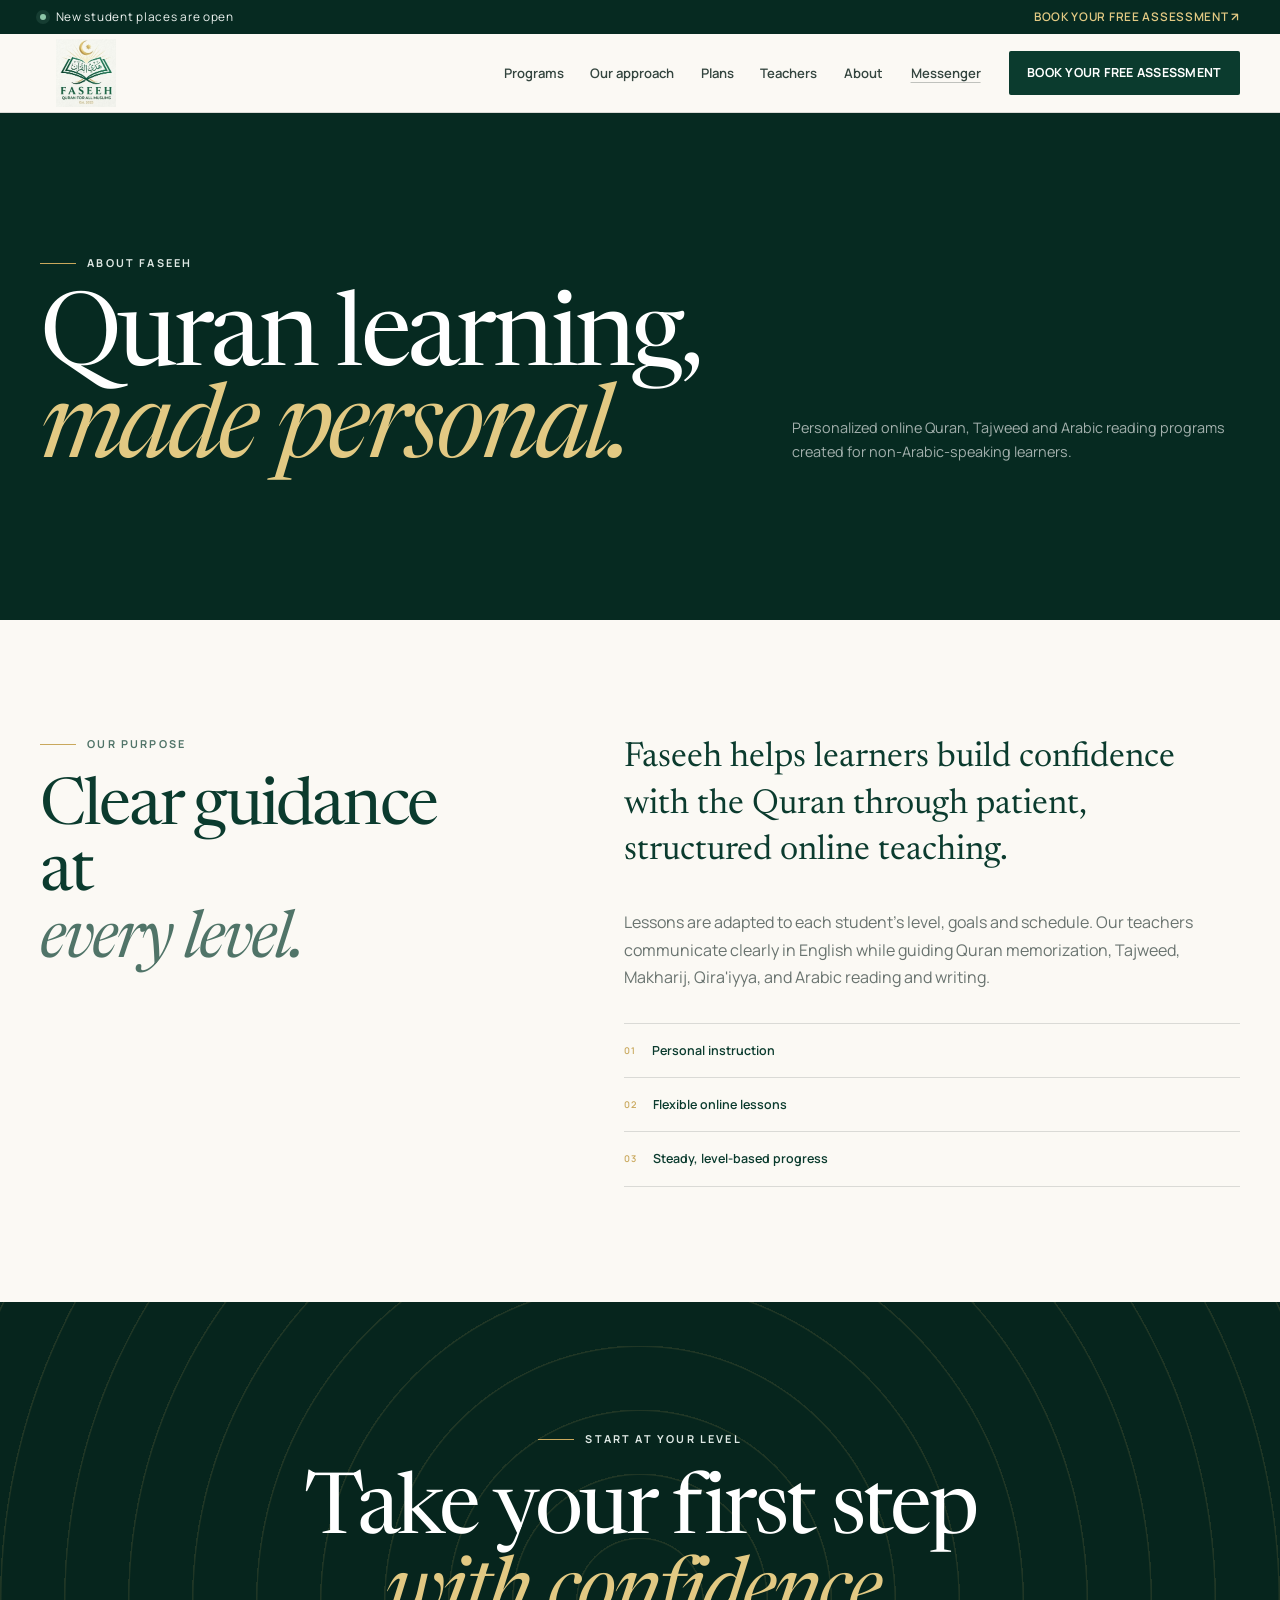
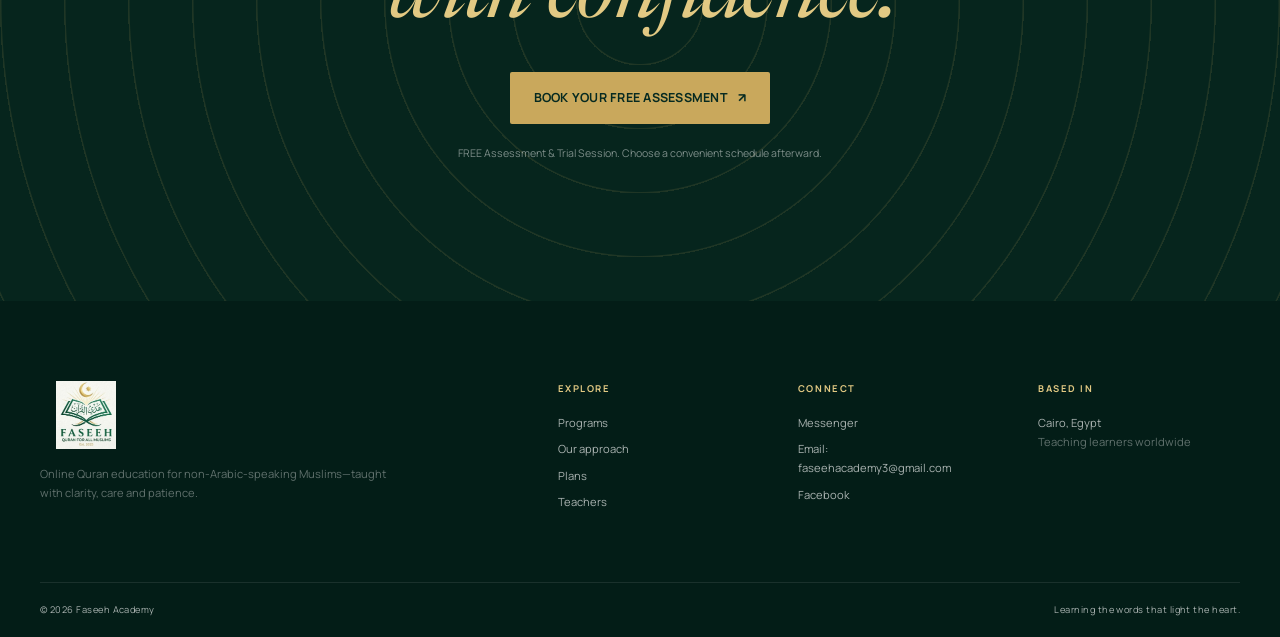
==== commit 6c4d0f64: "New edits" ====
--- a/about.html
+++ b/about.html
@@ -14,16 +14,16 @@
 </head>
 <body>
   <a class="skip-link" href="#main">Skip to content</a>
-  <div class="announcement"><div class="container announcement-inner"><p><span class="status-dot" aria-hidden="true"></span> New student places are open</p><a href="https://m.me/61577487350894" target="_blank" rel="noopener noreferrer">Book a complimentary trial <span aria-hidden="true">↗</span></a></div></div>
+  <div class="announcement"><div class="container announcement-inner"><p><span class="status-dot" aria-hidden="true"></span> New student places are open</p><a href="https://m.me/61577487350894" target="_blank" rel="noopener noreferrer">BOOK YOUR FREE ASSESSMENT <span aria-hidden="true">↗</span></a></div></div>
 
   <header class="site-header">
     <nav class="navbar container" aria-label="Primary navigation">
-      <a class="brand" href="index.html" aria-label="Faseeh Academy home"><img src="images/favicon.svg" alt="" class="brand-mark" width="46" height="46"><span class="brand-lockup"><strong>Faseeh</strong><small>Quran Academy</small></span></a>
+      <a class="brand" href="index.html" aria-label="Faseeh Academy home"><img src="images/logo.jpg" alt="Faseeh Academy — Quran for all Muslims" class="official-logo" width="92" height="68"></a>
       <button class="nav-toggle" type="button" aria-expanded="false" aria-controls="navMenu" aria-label="Open navigation"><span></span><span></span></button>
       <div class="nav-menu" id="navMenu">
         <ul class="nav-links"><li><a href="index.html#programs">Programs</a></li><li><a href="index.html#approach">Our approach</a></li><li><a href="index.html#plans">Plans</a></li><li><a href="teachers.html">Teachers</a></li><li><a href="about.html" aria-current="page">About</a></li></ul>
         <a class="text-link nav-contact" href="https://m.me/61577487350894" target="_blank" rel="noopener noreferrer">Messenger</a>
-        <a class="btn btn-small btn-primary" href="https://m.me/61577487350894" target="_blank" rel="noopener noreferrer">Book a free trial</a>
+        <a class="btn btn-small btn-primary" href="https://m.me/61577487350894" target="_blank" rel="noopener noreferrer">BOOK YOUR FREE ASSESSMENT</a>
       </div>
     </nav>
   </header>
@@ -53,13 +53,13 @@
 
     <section class="closing-cta">
       <div class="closing-pattern" aria-hidden="true"></div>
-      <div class="container closing-inner reveal"><p class="eyebrow eyebrow-light"><span></span> Start at your level</p><h2>Take your first step<br><em>with confidence.</em></h2><a class="btn btn-gold" href="https://m.me/61577487350894" target="_blank" rel="noopener noreferrer">Book your free assessment <span aria-hidden="true">↗</span></a><p>Choose a convenient lesson length and schedule after your trial.</p></div>
+      <div class="container closing-inner reveal"><p class="eyebrow eyebrow-light"><span></span> Start at your level</p><h2>Take your first step<br><em>with confidence.</em></h2><a class="btn btn-gold" href="https://m.me/61577487350894" target="_blank" rel="noopener noreferrer">BOOK YOUR FREE ASSESSMENT <span aria-hidden="true">↗</span></a><p>FREE Assessment &amp; Trial Session. Choose a convenient schedule afterward.</p></div>
     </section>
   </main>
 
   <footer class="footer">
     <div class="container footer-main">
-      <div class="footer-brand"><a class="brand brand-light" href="index.html"><img src="images/favicon.svg" alt="" width="46" height="46"><span class="brand-lockup"><strong>Faseeh</strong><small>Quran Academy</small></span></a><p><span class="footer-tagline">Online Quran education for non-Arabic-speaking Muslims—taught with clarity, care and patience.</span><span class="mobile-location">Cairo, Egypt · Online worldwide</span></p></div>
+      <div class="footer-brand"><a class="brand brand-light" href="index.html"><img src="images/logo.jpg" alt="Faseeh Academy — Quran for all Muslims" class="official-logo" width="92" height="68"></a><p><span class="footer-tagline">Online Quran education for non-Arabic-speaking Muslims—taught with clarity, care and patience.</span><span class="mobile-location">Cairo, Egypt · Online worldwide</span></p></div>
       <div><h3>Explore</h3><ul><li><a href="index.html#programs">Programs</a></li><li><a href="index.html#approach">Our approach</a></li><li><a href="index.html#plans">Plans</a></li><li><a href="teachers.html">Teachers</a></li></ul></div>
       <div><h3>Connect</h3><ul><li><a href="https://m.me/61577487350894" target="_blank" rel="noopener noreferrer">Messenger</a></li><li><a href="mailto:faseehacademy3@gmail.com">Email: faseehacademy3@gmail.com</a></li><li><a href="https://facebook.com/faseehacademy" target="_blank" rel="noopener noreferrer">Facebook</a></li></ul></div>
       <div><h3>Based in</h3><p>Cairo, Egypt<br><span>Teaching learners worldwide</span></p></div>
--- a/css/styles.css
+++ b/css/styles.css
@@ -50,6 +50,7 @@
 .navbar { min-height: 78px; display: flex; align-items: center; justify-content: space-between; gap: 2rem; }
 .brand { display: inline-flex; align-items: center; gap: .75rem; flex: 0 0 auto; }
 .brand-mark, .brand img { width: 43px; height: 43px; border-radius: 12px; }
+.brand .official-logo { width: 92px; height: 68px; border-radius: 0; object-fit: contain; object-position: center; }
 .brand-lockup { display: grid; line-height: 1; }
 .brand-lockup strong { color: var(--forest); font-family: var(--display); font-size: 1.55rem; font-weight: 600; letter-spacing: .02em; }
 .brand-lockup small { margin-top: .3rem; color: var(--sage); font-size: .57rem; font-weight: 700; letter-spacing: .2em; text-transform: uppercase; }
@@ -76,7 +77,7 @@
 
 .hero { position: relative; min-height: min(830px, calc(100svh - 112px)); color: white; background: var(--forest-deep); overflow: hidden; }
 .hero-media, .hero-shade { position: absolute; inset: 0; }
-.hero-media { background: url("../images/faseeh-hero-editorial.png") center 54% / cover no-repeat; transform: scale(1.01); }
+.hero-media { background: url("../images/faseeh-online-lesson-hero.png") center 54% / cover no-repeat; transform: scale(1.01); }
 .hero-shade { background: linear-gradient(90deg, rgba(3,27,21,.97) 0%, rgba(3,27,21,.88) 35%, rgba(3,27,21,.38) 66%, rgba(3,27,21,.18) 100%), linear-gradient(0deg, rgba(3,27,21,.55) 0, transparent 34%); }
 .hero::before { content: ""; position: absolute; z-index: 1; inset: 0; opacity: .12; pointer-events: none; background-image: url("data:image/svg+xml,%3Csvg width='120' height='120' viewBox='0 0 120 120' xmlns='http://www.w3.org/2000/svg'%3E%3Cfilter id='n'%3E%3CfeTurbulence type='fractalNoise' baseFrequency='.9' numOctaves='2' stitchTiles='stitch'/%3E%3C/filter%3E%3Crect width='100%25' height='100%25' filter='url(%23n)' opacity='.26'/%3E%3C/svg%3E"); }
 .hero-inner { position: relative; z-index: 2; min-height: min(830px, calc(100svh - 112px)); display: grid; grid-template-columns: minmax(0, 1.3fr) minmax(310px, .7fr); align-items: center; gap: clamp(4rem, 9vw, 8rem); padding-block: 7rem 8.5rem; }
@@ -89,6 +90,7 @@
 .hero h1 { max-width: 720px; margin-bottom: 1.6rem; color: white; font-size: clamp(3.7rem, 6.4vw, 6.7rem); line-height: .93; }
 .hero h1 em, h2 em { color: var(--gold-light); font-weight: 400; }
 .hero-lead { max-width: 610px; margin-bottom: 2.1rem; color: rgba(255,255,255,.78); font-size: clamp(1rem, 1.5vw, 1.17rem); line-height: 1.8; }
+.hero-offer { width: fit-content; margin: -1rem 0 1.5rem; padding: .4rem .65rem; border-left: 2px solid var(--gold); color: var(--gold-light); background: rgba(255,255,255,.06); font-size: .72rem; font-weight: 700; letter-spacing: .05em; }
 .hero-actions { display: flex; flex-wrap: wrap; gap: .8rem; }
 .micro-proof { display: flex; align-items: center; gap: .8rem; margin: 2rem 0 0; color: rgba(255,255,255,.64); font-size: .72rem; }
 .student-faces { display: flex; }
@@ -104,6 +106,16 @@
 .scroll-cue { position: absolute; z-index: 2; left: 50%; bottom: 1.3rem; display: flex; flex-direction: column; align-items: center; gap: .3rem; color: rgba(255,255,255,.5); font-size: .57rem; letter-spacing: .18em; text-transform: uppercase; transform: translateX(-50%); }
 .scroll-cue i { font-size: 1rem; font-style: normal; animation: bounce 1.7s infinite; }
 @keyframes bounce { 50% { transform: translateY(5px); } }
+
+.why-faseeh { padding: clamp(3.5rem, 6vw, 5.5rem) 0; border-bottom: 1px solid var(--line); background: var(--paper); }
+.why-faseeh-inner { display: grid; grid-template-columns: .75fr 1.25fr; gap: clamp(3rem, 8vw, 7rem); align-items: center; }
+.why-faseeh h2 { margin: 0; color: var(--forest); font-family: var(--display); font-size: clamp(2.6rem, 4.5vw, 4.3rem); font-weight: 400; letter-spacing: -.035em; line-height: 1; }
+.why-faseeh h2 em { color: var(--sage); font-weight: 400; }
+.why-faseeh-heading > p:last-child { max-width: 380px; margin: 1.2rem 0 0; color: var(--muted); font-size: .75rem; }
+.why-faseeh-points { display: grid; grid-template-columns: 1fr 1fr; border-top: 1px solid var(--line); border-left: 1px solid var(--line); }
+.why-faseeh-points p { min-height: 78px; display: flex; align-items: center; gap: .9rem; margin: 0; padding: 1rem 1.15rem; border-right: 1px solid var(--line); border-bottom: 1px solid var(--line); color: var(--forest); font-size: .72rem; font-weight: 650; line-height: 1.4; }
+.why-faseeh-points p:last-child { grid-column: 1/-1; }
+.why-faseeh-points span { color: var(--gold); font-size: .55rem; letter-spacing: .12em; }
 
 .trust-bar { border-bottom: 1px solid var(--line); background: var(--cream); }
 .trust-grid { min-height: 80px; display: grid; grid-template-columns: repeat(4, 1fr); align-items: center; }
@@ -146,7 +158,10 @@
 .program-card > a { display: flex; justify-content: space-between; margin-top: auto; padding-top: 1.2rem; border-top: 1px solid rgba(11,59,46,.14); color: var(--forest); font-size: .72rem; font-weight: 700; }
 .program-featured > a { border-color: rgba(255,255,255,.14); color: var(--gold-light); }
 .program-grid-six { grid-template-columns: repeat(3, 1fr); }
-.program-grid-six .program-card { min-height: 390px; }
+.program-grid-six .program-card { min-height: 390px; background: linear-gradient(145deg, rgba(255,255,255,.72), rgba(255,255,255,.3)); }
+.program-grid-six .program-card:nth-child(2), .program-grid-six .program-card:nth-child(5) { background: rgba(201,237,195,.22); }
+.program-grid-six .program-card:nth-child(3), .program-grid-six .program-card:nth-child(6) { background: rgba(200,218,243,.22); }
+.program-grid-six .program-card:hover { background: var(--paper); }
 .program-grid-six .program-icon { width: 58px; height: 58px; margin: 2.5rem 0 2rem; }
 .program-grid-six .program-icon svg { width: 31px; height: 31px; }
 .program-grid-six .program-card h3 { font-size: 1.7rem; }
@@ -212,9 +227,9 @@
 .plans-heading > p:last-child { max-width: 560px; margin: 1.3rem auto; color: rgba(255,255,255,.6); }
 .tier-grid { display: grid; grid-template-columns: repeat(3, 1fr); align-items: end; gap: 1.35rem; max-width: 1110px; margin: 2.4rem auto 0; }
 .price-card { position: relative; display: flex; flex-direction: column; min-height: 540px; padding: 2.4rem; color: var(--ink); border: 1px solid rgba(11,59,46,.12); box-shadow: 0 20px 44px rgba(0,0,0,.13); }
-.tier-essential { margin-top: 3.2rem; background: #e1e3e0; }
-.tier-personalized { margin-top: 1.55rem; background: #c9edc3; }
-.tier-premium { background: #c8daf3; }
+.tier-halaqah { margin-top: 3.2rem; background: #e1e3e0; }
+.tier-private { margin-top: 1.55rem; background: #c9edc3; }
+.tier-excellence { background: #c8daf3; }
 .price-badge { position: absolute; top: 0; right: 0; padding: .38rem .72rem; background: var(--forest); color: var(--gold-light); font-size: .52rem; font-weight: 700; letter-spacing: .12em; text-transform: uppercase; }
 .price-name { margin-bottom: .7rem; color: var(--forest); font-size: .72rem; font-weight: 800; letter-spacing: .04em; }
 .price { display: flex; align-items: baseline; gap: .55rem; }
@@ -224,7 +239,7 @@
 .price-card ul { min-height: 142px; margin: 1.25rem 0 1.5rem; padding: 1.25rem 0 0; border-top: 1px solid rgba(11,59,46,.18); list-style: none; color: rgba(18,34,29,.82); font-size: .72rem; }
 .price-card li { margin: .63rem 0; }.price-card li::before { content: "✓"; display: inline-block; width: 1.35rem; color: var(--forest); font-weight: 800; }
 .btn-tier { width: 100%; margin-top: auto; background: var(--forest); color: white; }.btn-tier:hover { background: var(--forest-deep); }
-.tier-premium .btn-tier { background: #2f6098; }.tier-premium .btn-tier:hover { background: #244e7f; }
+.tier-excellence .btn-tier { background: #2f6098; }.tier-excellence .btn-tier:hover { background: #244e7f; }
 .tier-best { min-height: 37px; margin: 1.35rem 0 0; color: rgba(18,34,29,.68); font-family: var(--display); font-size: .77rem; font-style: italic; line-height: 1.35; }
 .pricing-note { margin: 2.5rem 0 0; color: rgba(255,255,255,.45); font-size: .62rem; text-align: center; }
 .pricing-clarity { max-width: 850px; display: flex; justify-content: center; align-items: center; gap: 1rem 2rem; margin: 0 auto; padding: 1rem 1.25rem; border: 1px solid rgba(255,255,255,.18); color: rgba(255,255,255,.68); font-size: .72rem; text-align: center; }
@@ -247,6 +262,10 @@
 .story blockquote { margin: 1.7rem 0 2rem; color: var(--forest); font-family: var(--display); font-size: clamp(1.65rem, 3vw, 2.55rem); line-height: 1.35; }
 .story p { display: flex; flex-direction: column; margin: 0; }
 .story strong { color: var(--forest); font-family: var(--display); font-size: 1.1rem; }.story span { color: var(--muted); font-size: .62rem; }
+.verified-review-notice blockquote { margin-bottom: 1.35rem; }
+.trust-seal { width: 52px; height: 52px; display: grid; place-items: center; border: 1px solid rgba(11,59,46,.22); border-radius: 50%; color: var(--forest); background: rgba(201,168,92,.13); font-size: 1.25rem; }
+.review-policy { margin: 1.5rem 0 .4rem; color: var(--sage); font-size: .6rem; font-weight: 700; letter-spacing: .15em; text-transform: uppercase; }
+.verified-review-notice .arrow-link { width: fit-content; margin-top: 1.5rem; }
 
 .faq-grid { display: grid; grid-template-columns: .7fr 1.3fr; gap: clamp(4rem, 10vw, 10rem); }
 .faq-heading { position: sticky; top: 120px; align-self: start; }
@@ -329,14 +348,14 @@
 
 @media (max-width: 780px) {
   .announcement-inner { justify-content: center; }.announcement-inner > p { display: none; }
-  .navbar { min-height: 68px; }.brand-lockup strong { font-size: 1.35rem; }
+  .navbar { min-height: 68px; }.brand-lockup strong { font-size: 1.35rem; }.brand .official-logo { width: 78px; height: 58px; }
   .nav-toggle { display: block; position: relative; z-index: 2; }.nav-toggle[aria-expanded="true"] span:first-child { transform: translateY(4px) rotate(45deg); }.nav-toggle[aria-expanded="true"] span:last-child { transform: translateY(-4px) rotate(-45deg); }
   .nav-menu { position: fixed; inset: 102px 0 auto; min-height: calc(100vh - 102px); display: flex; flex-direction: column; align-items: stretch; gap: 1.4rem; padding: 2.3rem 20px; background: var(--paper); opacity: 0; visibility: hidden; transform: translateY(-12px); transition: .3s var(--ease); }
   .nav-menu.open { opacity: 1; visibility: visible; transform: none; }.nav-links { flex-direction: column; align-items: stretch; gap: 0; }.nav-links li { border-bottom: 1px solid var(--line); }.nav-links a { display: block; padding: .95rem 0; font-family: var(--display); font-size: 1.45rem; font-weight: 500; }.nav-contact { display: block; }
   .hero-media { background-position: 62% center; }.hero-shade { background: linear-gradient(90deg, rgba(3,27,21,.97), rgba(3,27,21,.72)), linear-gradient(0deg, rgba(3,27,21,.7), transparent); }
   .hero-inner { min-height: 790px; padding-block: 5rem 6rem; gap: 3rem; }.hero h1 { font-size: clamp(3.6rem, 13vw, 5.5rem); }.hero-note { display: none; }.scroll-cue { display: none; }
   .trust-grid { grid-template-columns: 1fr 1fr; }.trust-grid p { min-height: 60px; display: grid; place-items: center; border-bottom: 1px solid var(--line); }.trust-grid p:nth-child(odd) { border-left: 1px solid var(--line); }
-  .welcome-grid, .section-intro, .approach-grid, .stories-grid, .faq-grid, .page-hero-grid, .match-grid, .assessment-box, .about-page-grid { grid-template-columns: 1fr; }
+  .welcome-grid, .section-intro, .approach-grid, .stories-grid, .faq-grid, .page-hero-grid, .match-grid, .assessment-box, .about-page-grid, .why-faseeh-inner { grid-template-columns: 1fr; }
   .section-intro { gap: 2rem; margin-bottom: 3rem; }.section h2 { font-size: clamp(3rem, 12vw, 4.6rem); }
   .program-grid { grid-template-columns: 1fr; }.program-card { min-height: auto; }.program-icon { margin: 2.5rem 0 2rem; }.program-card > a { margin-top: 2.5rem; }
   .program-grid-six { grid-template-columns: repeat(2, 1fr); }.program-grid-six .program-card { min-height: 360px; }
@@ -352,6 +371,7 @@
   .container { width: min(calc(100% - 28px), var(--container)); }.section { padding: 4.6rem 0; }
   .hero-inner { min-height: 720px; padding-top: 4rem; }.hero h1 { font-size: 3.55rem; }.hero-actions { flex-direction: column; align-items: stretch; }.hero .btn { width: 100%; }.micro-proof { align-items: flex-start; line-height: 1.5; }
   .trust-grid { grid-template-columns: 1fr; }.trust-grid p { border-left: 1px solid var(--line); }
+  .why-faseeh-points { grid-template-columns: 1fr; }.why-faseeh-points p:last-child { grid-column: auto; }
   .program-grid-six { grid-template-columns: 1fr; }.program-grid-six .program-card { min-height: auto; }.assessment-box { padding: 2rem 1.4rem; }.assessment-copy ul { display: grid; gap: .45rem; }.assessment-copy .btn { width: 100%; }
   .approach-visual { min-height: 430px; }.arch-back { inset: 5% 0 0 20%; }.arch-front { inset: 14% 13% 5% 0; }
   .teacher-card, .teachers-page-section .teacher-card { flex-basis: 100%; }.teacher-portrait { aspect-ratio: 4/4.2; }
@@ -359,7 +379,7 @@
   .benefits-grid { grid-template-columns: 1fr; }.benefits-grid p { min-height: 78px; padding: 1rem 1.1rem; font-size: 1.08rem; }
   .faq-item button span { font-size: 1.25rem; }.faq-item.open > div > p { padding-right: 0; }
   .closing-cta h2 { font-size: 3.5rem; }
-  .footer-main { grid-template-columns: 1.15fr .8fr .8fr; gap: .7rem; padding: 2rem 0 1.6rem; }.footer-brand, .footer-main > div:last-child { grid-column: auto; }.footer-main > div:last-child { display: none; }.footer-brand .brand { gap: .45rem; }.footer-brand .brand img { width: 36px; height: 36px; }.footer-brand .brand-lockup strong { font-size: 1.2rem; }.footer-brand .brand-lockup small { display: none; }.footer-brand > p { margin: .45rem 0 0; font-size: .57rem; line-height: 1.45; }.footer-tagline { display: none; }.mobile-location { display: block; color: rgba(255,255,255,.48); }.footer h3 { margin-bottom: .6rem; font-size: .52rem; }.footer li { margin: .26rem 0; font-size: .6rem; }.footer-bottom { flex-direction: row; gap: .4rem; padding: .85rem 0; font-size: .5rem; }.footer-bottom p:last-child { text-align: right; }
+  .footer-main { grid-template-columns: 1.15fr .8fr .8fr; gap: .7rem; padding: 2rem 0 1.6rem; }.footer-brand, .footer-main > div:last-child { grid-column: auto; }.footer-main > div:last-child { display: none; }.footer-brand .brand { gap: .45rem; }.footer-brand .brand .official-logo { width: 72px; height: 54px; }.footer-brand > p { margin: .45rem 0 0; font-size: .57rem; line-height: 1.45; }.footer-tagline { display: none; }.mobile-location { display: block; color: rgba(255,255,255,.48); }.footer h3 { margin-bottom: .6rem; font-size: .52rem; }.footer li { margin: .26rem 0; font-size: .6rem; }.footer-bottom { flex-direction: row; gap: .4rem; padding: .85rem 0; font-size: .5rem; }.footer-bottom p:last-child { text-align: right; }
   .review-actions { flex-direction: column; }.review-actions .btn { width: 100%; }
 }
 
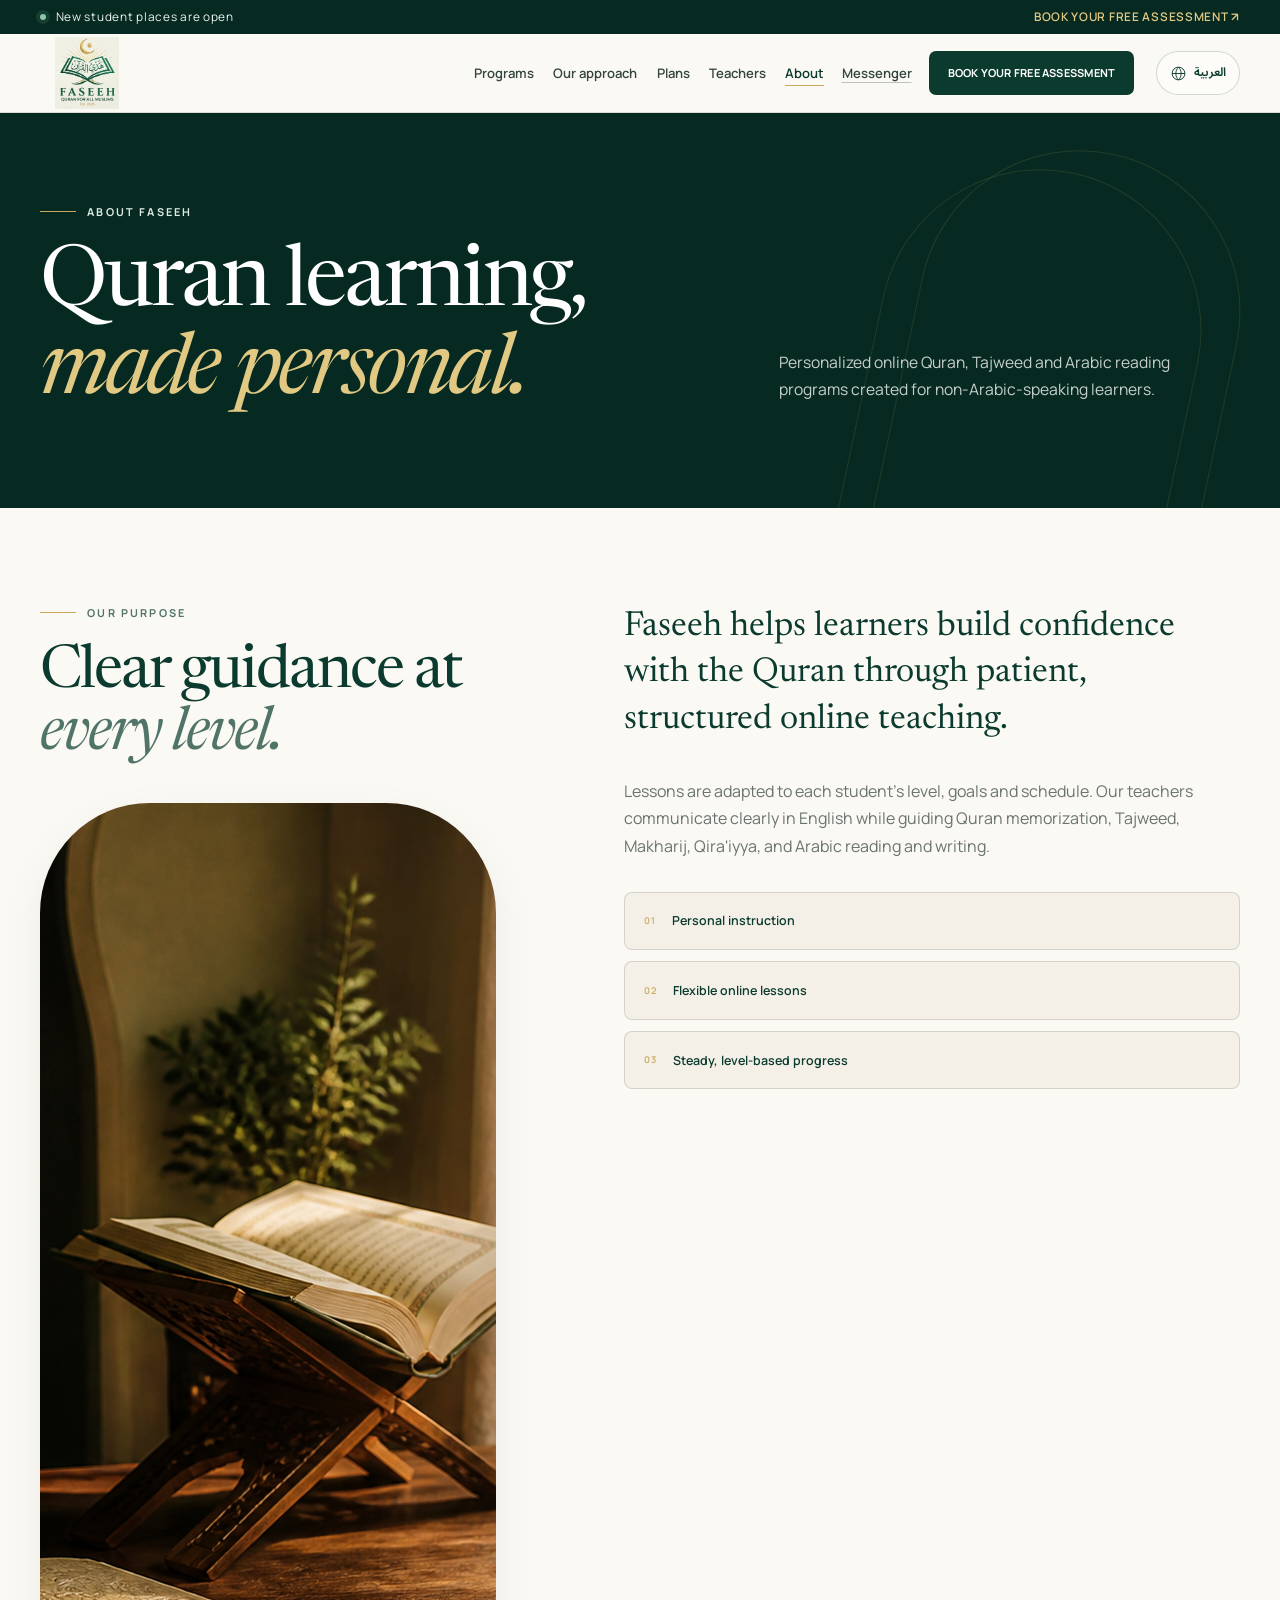
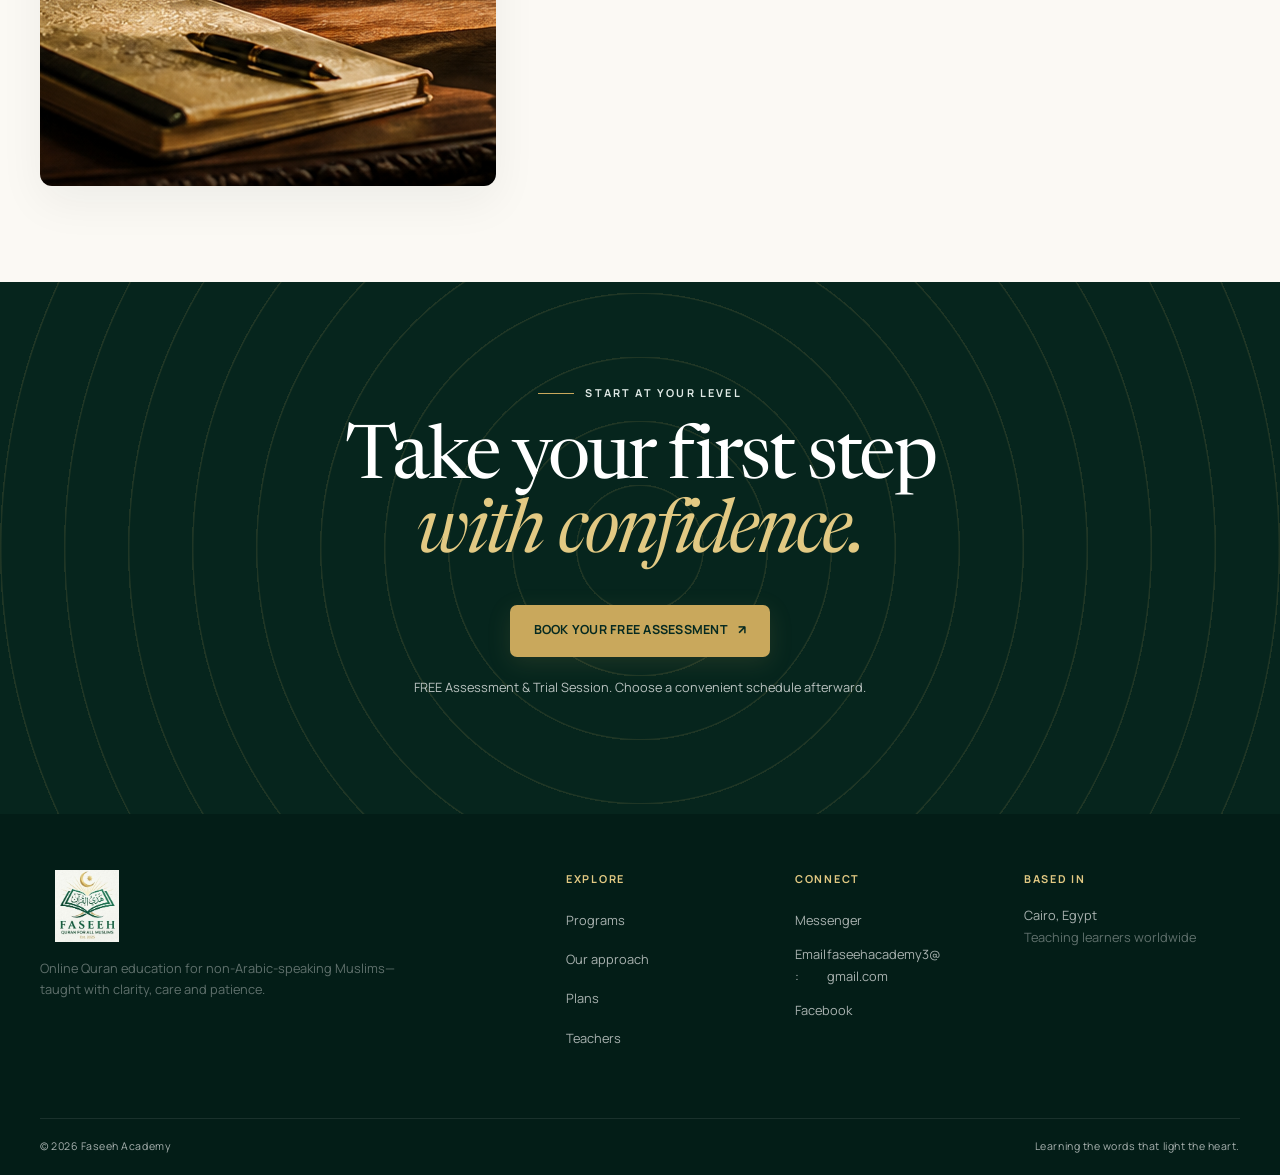
==== commit 3df9a6ea: "Polish mobile experience and add bilingual teacher templates" ====
--- a/about.html
+++ b/about.html
@@ -3,27 +3,30 @@
 <head>
   <meta charset="utf-8">
   <meta name="viewport" content="width=device-width, initial-scale=1">
-  <meta name="description" content="About Faseeh Academy and our personalized online Quran, Tajweed and Arabic reading programs for non-Arabic-speaking learners.">
+  <meta name="description" content="About Faseeh Academy and our personalized online Quran, Tajweed and Arabic reading programs for non-Arabic-speaking learners." data-i18n-content="about.description">
   <meta name="theme-color" content="#082f25">
-  <title>About Faseeh Academy</title>
+  <title data-i18n="about.title">About Faseeh Academy</title>
   <link rel="icon" href="images/favicon.svg" type="image/svg+xml">
   <link rel="preconnect" href="https://fonts.googleapis.com">
   <link rel="preconnect" href="https://fonts.gstatic.com" crossorigin>
   <link href="https://fonts.googleapis.com/css2?family=DM+Sans:wght@400;500;600;700&family=Manrope:wght@400;500;600;700&family=Newsreader:opsz,wght@6..72,400;6..72,500;6..72,600&display=swap" rel="stylesheet">
   <link rel="stylesheet" href="css/styles.css">
+  <link rel="stylesheet" href="css/refinements.css">
+  <link rel="stylesheet" href="css/i18n.css">
 </head>
 <body>
-  <a class="skip-link" href="#main">Skip to content</a>
-  <div class="announcement"><div class="container announcement-inner"><p><span class="status-dot" aria-hidden="true"></span> New student places are open</p><a href="https://m.me/61577487350894" target="_blank" rel="noopener noreferrer">BOOK YOUR FREE ASSESSMENT <span aria-hidden="true">↗</span></a></div></div>
+  <a class="skip-link" href="#main" data-i18n="site.skip">Skip to content</a>
+  <div class="announcement"><div class="container announcement-inner"><p data-i18n-text="site.openings"><span class="status-dot" aria-hidden="true"></span> New student places are open</p><a href="https://m.me/61577487350894" target="_blank" rel="noopener noreferrer" data-i18n-text="cta.assessment">BOOK YOUR FREE ASSESSMENT <span aria-hidden="true">↗</span></a></div></div>
 
   <header class="site-header">
-    <nav class="navbar container" aria-label="Primary navigation">
-      <a class="brand" href="index.html" aria-label="Faseeh Academy home"><img src="images/logo.jpg" alt="Faseeh Academy — Quran for all Muslims" class="official-logo" width="92" height="68"></a>
-      <button class="nav-toggle" type="button" aria-expanded="false" aria-controls="navMenu" aria-label="Open navigation"><span></span><span></span></button>
+    <nav class="navbar container" aria-label="Primary navigation" data-i18n-aria-label="nav.primary">
+      <a class="brand" href="index.html" aria-label="Faseeh Academy home" data-i18n-aria-label="site.home"><img src="images/logo.jpg" alt="Faseeh Academy — Quran for all Muslims" class="official-logo" width="92" height="68" data-i18n-alt="site.logo"></a>
+      <a class="language-switch" data-language-switch href="?lang=ar" lang="ar" hreflang="ar" aria-label="View this website in Arabic" data-i18n-aria-label="nav.languageArabic"><svg viewBox="0 0 24 24" aria-hidden="true" focusable="false"><circle cx="12" cy="12" r="9"/><path d="M3 12h18M12 3c-5 5-5 13 0 18M12 3c5 5 5 13 0 18"/></svg><span>العربية</span></a>
+      <button class="nav-toggle" type="button" aria-expanded="false" aria-controls="navMenu" aria-label="Open navigation" data-i18n-aria-label="nav.open"><span></span><span></span></button>
       <div class="nav-menu" id="navMenu">
-        <ul class="nav-links"><li><a href="index.html#programs">Programs</a></li><li><a href="index.html#approach">Our approach</a></li><li><a href="index.html#plans">Plans</a></li><li><a href="teachers.html">Teachers</a></li><li><a href="about.html" aria-current="page">About</a></li></ul>
-        <a class="text-link nav-contact" href="https://m.me/61577487350894" target="_blank" rel="noopener noreferrer">Messenger</a>
-        <a class="btn btn-small btn-primary" href="https://m.me/61577487350894" target="_blank" rel="noopener noreferrer">BOOK YOUR FREE ASSESSMENT</a>
+        <ul class="nav-links"><li><a href="index.html#programs" data-i18n="nav.programs">Programs</a></li><li><a href="index.html#approach" data-i18n="nav.approach">Our approach</a></li><li><a href="index.html#plans" data-i18n="nav.plans">Plans</a></li><li><a href="teachers.html" data-i18n="nav.teachers">Teachers</a></li><li><a href="about.html" aria-current="page" data-i18n="nav.about">About</a></li></ul>
+        <a class="text-link nav-contact" href="https://m.me/61577487350894" target="_blank" rel="noopener noreferrer" data-i18n="nav.messenger">Messenger</a>
+        <a class="btn btn-small btn-primary" href="https://m.me/61577487350894" target="_blank" rel="noopener noreferrer" data-i18n="cta.assessment">BOOK YOUR FREE ASSESSMENT</a>
       </div>
     </nav>
   </header>
@@ -31,21 +34,21 @@
   <main id="main">
     <section class="page-hero">
       <div class="container page-hero-grid">
-        <div class="reveal"><p class="eyebrow eyebrow-light"><span></span> About Faseeh</p><h1>Quran learning,<br><em>made personal.</em></h1></div>
-        <div class="page-hero-copy reveal"><p>Personalized online Quran, Tajweed and Arabic reading programs created for non-Arabic-speaking learners.</p></div>
+        <div class="reveal"><p class="eyebrow eyebrow-light" data-i18n-text="about.eyebrow"><span></span> About Faseeh</p><h1 data-i18n-text="about.heroTitle">Quran learning,<br><em data-i18n="about.heroEm">made personal.</em></h1></div>
+        <div class="page-hero-copy reveal"><p data-i18n="about.intro">Personalized online Quran, Tajweed and Arabic reading programs created for non-Arabic-speaking learners.</p></div>
       </div>
     </section>
 
     <section class="section about-page-section">
       <div class="container about-page-grid">
-        <div class="reveal"><p class="eyebrow"><span></span> Our purpose</p><h2>Clear guidance at<br><em>every level.</em></h2></div>
+        <div class="reveal"><p class="eyebrow" data-i18n-text="about.purpose"><span></span> Our purpose</p><h2 data-i18n-text="about.guidance">Clear guidance at<br><em data-i18n="about.guidanceEm">every level.</em></h2><figure class="about-page-image"><img src="images/faseeh-hero-editorial.png" alt="A quiet moment of Quran study" loading="lazy" width="1600" height="983" data-i18n-alt="about.image"></figure></div>
         <div class="about-page-copy reveal">
-          <p class="lead-copy">Faseeh helps learners build confidence with the Quran through patient, structured online teaching.</p>
-          <p>Lessons are adapted to each student’s level, goals and schedule. Our teachers communicate clearly in English while guiding Quran memorization, Tajweed, Makharij, Qira'iyya, and Arabic reading and writing.</p>
+          <p class="lead-copy" data-i18n="about.lead">Faseeh helps learners build confidence with the Quran through patient, structured online teaching.</p>
+          <p data-i18n="about.copy">Lessons are adapted to each student’s level, goals and schedule. Our teachers communicate clearly in English while guiding Quran memorization, Tajweed, Makharij, Qira'iyya, and Arabic reading and writing.</p>
           <div class="about-focus">
-            <p><span>01</span>Personal instruction</p>
-            <p><span>02</span>Flexible online lessons</p>
-            <p><span>03</span>Steady, level-based progress</p>
+            <p data-i18n-text="about.focus1"><span>01</span>Personal instruction</p>
+            <p data-i18n-text="about.focus2"><span>02</span>Flexible online lessons</p>
+            <p data-i18n-text="about.focus3"><span>03</span>Steady, level-based progress</p>
           </div>
         </div>
       </div>
@@ -53,19 +56,21 @@
 
     <section class="closing-cta">
       <div class="closing-pattern" aria-hidden="true"></div>
-      <div class="container closing-inner reveal"><p class="eyebrow eyebrow-light"><span></span> Start at your level</p><h2>Take your first step<br><em>with confidence.</em></h2><a class="btn btn-gold" href="https://m.me/61577487350894" target="_blank" rel="noopener noreferrer">BOOK YOUR FREE ASSESSMENT <span aria-hidden="true">↗</span></a><p>FREE Assessment &amp; Trial Session. Choose a convenient schedule afterward.</p></div>
+      <div class="container closing-inner reveal"><p class="eyebrow eyebrow-light" data-i18n-text="about.ctaEyebrow"><span></span> Start at your level</p><h2 data-i18n-text="about.ctaTitle">Take your first step<br><em data-i18n="about.ctaEm">with confidence.</em></h2><a class="btn btn-gold" href="https://m.me/61577487350894" target="_blank" rel="noopener noreferrer" data-i18n-text="cta.assessment">BOOK YOUR FREE ASSESSMENT <span aria-hidden="true">↗</span></a><p data-i18n="about.ctaNote">FREE Assessment &amp; Trial Session. Choose a convenient schedule afterward.</p></div>
     </section>
   </main>
 
   <footer class="footer">
     <div class="container footer-main">
-      <div class="footer-brand"><a class="brand brand-light" href="index.html"><img src="images/logo.jpg" alt="Faseeh Academy — Quran for all Muslims" class="official-logo" width="92" height="68"></a><p><span class="footer-tagline">Online Quran education for non-Arabic-speaking Muslims—taught with clarity, care and patience.</span><span class="mobile-location">Cairo, Egypt · Online worldwide</span></p></div>
-      <div><h3>Explore</h3><ul><li><a href="index.html#programs">Programs</a></li><li><a href="index.html#approach">Our approach</a></li><li><a href="index.html#plans">Plans</a></li><li><a href="teachers.html">Teachers</a></li></ul></div>
-      <div><h3>Connect</h3><ul><li><a href="https://m.me/61577487350894" target="_blank" rel="noopener noreferrer">Messenger</a></li><li><a href="mailto:faseehacademy3@gmail.com">Email: faseehacademy3@gmail.com</a></li><li><a href="https://facebook.com/faseehacademy" target="_blank" rel="noopener noreferrer">Facebook</a></li></ul></div>
-      <div><h3>Based in</h3><p>Cairo, Egypt<br><span>Teaching learners worldwide</span></p></div>
+      <div class="footer-brand"><a class="brand brand-light" href="index.html"><img src="images/logo.jpg" alt="Faseeh Academy — Quran for all Muslims" class="official-logo" width="92" height="68" data-i18n-alt="site.logo"></a><p><span class="footer-tagline" data-i18n="footer.tagline">Online Quran education for non-Arabic-speaking Muslims—taught with clarity, care and patience.</span><span class="mobile-location" data-i18n="footer.locationShort">Cairo, Egypt · Online worldwide</span></p></div>
+      <div><h3 data-i18n="footer.explore">Explore</h3><ul><li><a href="index.html#programs" data-i18n="nav.programs">Programs</a></li><li><a href="index.html#approach" data-i18n="nav.approach">Our approach</a></li><li><a href="index.html#plans" data-i18n="nav.plans">Plans</a></li><li><a href="teachers.html" data-i18n="nav.teachers">Teachers</a></li></ul></div>
+      <div><h3 data-i18n="footer.connect">Connect</h3><ul><li><a href="https://m.me/61577487350894" target="_blank" rel="noopener noreferrer" data-i18n="nav.messenger">Messenger</a></li><li><a href="mailto:faseehacademy3@gmail.com" data-i18n-text="footer.emailLabel">Email: <bdi dir="ltr">faseehacademy3@<wbr>gmail.com</bdi></a></li><li><a href="https://facebook.com/faseehacademy" target="_blank" rel="noopener noreferrer" data-i18n="nav.facebook">Facebook</a></li></ul></div>
+      <div><h3 data-i18n="footer.based">Based in</h3><p data-i18n-text="footer.cairo">Cairo, Egypt<br><span data-i18n="footer.worldwide">Teaching learners worldwide</span></p></div>
     </div>
-    <div class="container footer-bottom"><p>© <span data-year></span> Faseeh Academy</p><p>Learning the words that light the heart.</p></div>
+    <div class="container footer-bottom"><p data-i18n-text="_|site.name">© <span data-year></span> Faseeh Academy</p><p data-i18n="footer.motto">Learning the words that light the heart.</p></div>
   </footer>
+  <script src="js/translations.js"></script>
+  <script src="js/i18n.js"></script>
   <script src="js/script.js"></script>
 </body>
 </html>
--- a/css/styles.css
+++ b/css/styles.css
@@ -200,21 +200,20 @@
 .carousel-controls button:hover, .story-nav button:hover { background: var(--forest); color: white; }
 .teacher-viewport { width: 100%; overflow: hidden; }
 .teacher-track { display: flex; gap: 1.2rem; transition: transform .65s var(--ease); will-change: transform; }
-.teacher-card { flex: 0 0 calc((100% - 2.4rem) / 3); min-width: 0; border: 1px solid var(--line); background: var(--white); }
+.teacher-card { flex: 0 0 calc((100% - 2.4rem) / 3); min-width: 0; display: flex; flex-direction: column; border: 1px solid var(--line); background: var(--white); }
 .teacher-portrait { position: relative; aspect-ratio: 4/4.4; display: grid; place-items: end center; overflow: hidden; background: radial-gradient(circle at 50% 42%, rgba(255,255,255,.62), transparent 38%), var(--portrait-bg, #d9dfd5); }
 .teacher-portrait::before { content: ""; position: absolute; width: 76%; aspect-ratio: 1; top: 13%; border: 1px solid rgba(11,59,46,.14); border-radius: 50%; }
 .teacher-avatar { position: relative; z-index: 1; width: 78%; height: auto; filter: drop-shadow(0 16px 18px rgba(6,42,33,.1)); }
 .teacher-specialty { position: absolute; z-index: 2; left: 1rem; top: 1rem; padding: .35rem .6rem; background: rgba(251,249,244,.9); color: var(--forest); font-size: .56rem; font-weight: 700; letter-spacing: .1em; text-transform: uppercase; }
 .teacher-card-body { padding: 1.5rem; }
 .teacher-card h3 { margin-bottom: .2rem; color: var(--forest); font-family: var(--display); font-size: 1.65rem; font-weight: 500; }
-.teacher-role { color: var(--gold); font-size: .65rem; font-weight: 700; letter-spacing: .1em; text-transform: uppercase; }
-.teacher-card-body > p:last-of-type { min-height: 76px; color: var(--muted); font-size: .76rem; }
-.teacher-details { margin: 1.1rem 0; padding: 0; border-top: 1px solid var(--line); }
-.teacher-details > div { display: grid; grid-template-columns: 84px 1fr; gap: .7rem; padding: .7rem 0; border-bottom: 1px solid var(--line); }
+.teacher-role { margin-bottom: 0; color: var(--gold); font-size: .65rem; font-weight: 700; letter-spacing: .1em; text-transform: uppercase; }
+.teacher-details { margin: 1.1rem 0 1rem; padding: 0; border-top: 1px solid var(--line); }
+.teacher-details > div { display: grid; grid-template-columns: 78px minmax(0, 1fr); gap: .7rem; padding: .68rem 0; border-bottom: 1px solid var(--line); }
 .teacher-details dt { color: var(--sage); font-size: .55rem; font-weight: 700; letter-spacing: .08em; text-transform: uppercase; }
 .teacher-details dd { margin: 0; color: var(--ink); font-size: .65rem; line-height: 1.45; }
-.teacher-tags { display: flex; flex-wrap: wrap; gap: .4rem; padding-top: 1rem; border-top: 1px solid var(--line); }
-.teacher-tags span { padding: .27rem .5rem; border: 1px solid var(--line); color: var(--sage); font-size: .58rem; }
+.teacher-tags { display: flex; flex-wrap: wrap; gap: .4rem; }
+.teacher-tags span { padding: .27rem .5rem; border: 1px solid var(--line); color: var(--sage); font-size: .58rem; line-height: 1.35; }
 .teachers-footer { display: flex; align-items: center; justify-content: space-between; gap: 2rem; margin-top: 2rem; }
 .teachers-footer p { max-width: 700px; margin: 0; color: var(--muted); font-size: .69rem; }
 
@@ -342,7 +341,7 @@
   .hero-inner { grid-template-columns: 1fr; }.hero-note { max-width: 520px; align-self: auto; margin: 0; }.hero { min-height: auto; }.hero-inner { min-height: 760px; }
   .welcome-grid, .approach-grid, .stories-grid, .faq-grid, .match-grid { gap: 4rem; }
   .program-card { min-height: 590px; }
-  .teacher-card { flex-basis: calc((100% - 1.2rem) / 2); }
+  .teacher-card, .teachers-page-section .teacher-card { flex-basis: calc((100% - 1.2rem) / 2); }
   .footer-main { grid-template-columns: 1.4fr 1fr 1fr; }.footer-main > div:last-child { grid-column: 2; }
 }
 
--- a/css/refinements.css
+++ b/css/refinements.css
@@ -0,0 +1,247 @@
+/* Shared finishing layer. Brand tokens and base components live in styles.css. */
+:root {
+  --card-radius: 16px;
+  --soft-shadow: 0 16px 46px rgba(6, 42, 33, .06);
+}
+
+html { scroll-padding-top: 100px; }
+body { -webkit-font-smoothing: antialiased; }
+[hidden] { display: none !important; }
+:focus-visible { outline: 3px solid var(--gold); outline-offset: 5px; }
+.container > *, .section-intro > *, .footer-main > div { min-width: 0; }
+.btn { border-radius: 7px; text-align: center; line-height: 1.5; }
+.btn-gold { box-shadow: 0 6px 24px rgba(201, 168, 92, .13); }
+.btn-secondary { border-color: var(--line); }
+.eyebrow { line-height: 1.6; }
+.eyebrow > span { flex-shrink: 0; }
+.section { padding-block: clamp(4.5rem, 7.5vw, 7rem); }
+.section h2 { font-size: clamp(2.75rem, 4.7vw, 4.8rem); }
+
+/* Same navigation, with space reserved for a visible language control. */
+.site-header { position: sticky; top: 0; backdrop-filter: blur(18px); }
+.site-header.is-scrolled { box-shadow: 0 8px 24px rgba(6,42,33,.08); }
+.navbar { gap: 1.4rem; }
+.navbar > .brand { order: 0; }
+.navbar > .nav-menu { order: 1; margin-inline-start: auto; gap: 1.1rem; }
+.navbar > .language-switch { order: 2; }
+.navbar > .nav-toggle { order: 3; }
+.nav-links { gap: 1.2rem; }
+.nav-links a[aria-current="page"] { color: var(--forest); text-decoration: underline; text-decoration-color: var(--gold); text-underline-offset: 7px; }
+.brand .official-logo { width: 94px; height: 72px; mix-blend-mode: multiply; }
+.footer .official-logo { mix-blend-mode: normal; border-radius: 6px; }
+.navbar .btn-small { font-size: .69rem; min-height: 44px; }
+
+/* Editorial photography and quiet, architectural frames. */
+.hero-inner { min-height: 730px; gap: clamp(3rem, 6vw, 6rem); padding-block: 6.5rem 7rem; }
+.hero { min-height: 730px; }
+.hero h1 { font-size: clamp(3.8rem, 6vw, 6.2rem); }
+.hero-note { border-radius: var(--card-radius) var(--card-radius) 0 var(--card-radius); background: rgba(5,39,30,.75); box-shadow: 0 18px 40px rgba(0,0,0,.12); }
+.hero-note-stats span { font-size: .7rem; }
+.hero-offer { font-size: .78rem; border-radius: 0 6px 6px 0; }
+.micro-proof { font-size: .76rem; color: rgba(255,255,255,.76); }
+.why-faseeh { padding-block: clamp(3rem, 5vw, 5rem); }
+.why-faseeh-inner { gap: clamp(2.5rem, 6vw, 6rem); }
+.why-faseeh-points { border: 0; gap: .75rem; }
+.why-faseeh-points p { border: 1px solid var(--line); border-radius: 10px; font-size: .8rem; background: white; }
+.why-faseeh-points span { min-width: 26px; height: 26px; display: grid; place-items: center; border: 1px solid rgba(201,168,92,.28); border-radius: 50%; }
+
+/* A visual rhythm for the six courses, retaining their content and icons. */
+.program-grid-six { border: 0; gap: 1.1rem; }
+.program-grid-six .program-card { position: relative; min-height: 328px; padding: 1.8rem; border: 1px solid rgba(11,59,46,.12); border-radius: var(--card-radius); box-shadow: 0 6px 20px rgba(6,42,33,.025); overflow: hidden; }
+.program-grid-six .program-card::before { content: ""; position: absolute; width: 115px; height: 115px; inset-inline-end: -35px; top: -35px; border: 1px solid rgba(201,168,92,.28); border-radius: 50%; box-shadow: 0 0 0 16px rgba(201,168,92,.045), 0 0 0 34px rgba(201,168,92,.035); pointer-events: none; }
+.program-number { position: absolute; inset-inline-end: 1.6rem; top: 1.3rem; font-size: .72rem; }
+.program-grid-six .program-icon { width: 54px; height: 54px; margin: 0 0 1.4rem; background: rgba(255,255,255,.72); border-color: rgba(201,168,92,.45); border-radius: 16px 16px 16px 3px; }
+.program-grid-six .program-icon svg { stroke: var(--forest); stroke-width: 1.35; }
+.program-grid-six .program-card h3 { font-size: 1.65rem; }
+.program-card p:not(.card-kicker) { font-size: .86rem; line-height: 1.7; }
+.program-grid-six .program-card > a { margin-top: auto; min-height: 44px; font-size: .78rem; align-items: center; }
+.program-card > a > span { width: 30px; height: 30px; flex-shrink: 0; display: grid; place-items: center; border: 1px solid rgba(11,59,46,.2); border-radius: 50%; font-size: 1rem; }
+
+.assessment-box { position: relative; border-radius: var(--card-radius); border-top: 3px solid var(--gold); background: linear-gradient(120deg, #fff, var(--paper)); box-shadow: var(--soft-shadow); }
+.assessment-copy ul { font-size: .8rem; }
+.approach-visual { min-height: 540px; }
+.arch-front { background: linear-gradient(0deg, rgba(3,29,23,.88), rgba(3,29,23,.08) 80%), url("../images/faseeh-hero-editorial.png") 69% center / cover; justify-content: end; padding-bottom: 3rem; }
+.arch-front::after { opacity: .04; }
+.arch-front p { text-shadow: 0 2px 18px rgba(0,0,0,.3); }
+.arch-front span { color: #f5ead1; font-size: .76rem; }
+.method-list li { grid-template-columns: 40px minmax(0,1fr); gap: 1rem; }
+.method-list li > span { width: 36px; height: 36px; border: 1px solid rgba(201,168,92,.3); border-radius: 50%; text-align: center; font-size: 1rem; }
+.method-list p { font-size: .86rem; color: rgba(255,255,255,.72); }
+
+.price-card { border-radius: var(--card-radius); padding: 2rem; min-height: 490px; box-shadow: 0 18px 40px rgba(0,0,0,.12); }
+.price-badge { inset-inline-end: 1.3rem; right: auto; top: -.8rem; padding: .4rem .8rem; border: 1px solid rgba(226,201,131,.45); border-radius: 30px; font-size: .6rem; }
+.price-name { font-size: 1.1rem; font-weight: 700; letter-spacing: 0; }
+.price { margin-top: .65rem; }
+.price span { font-family: var(--sans); font-size: .94rem; font-style: normal; }
+.tier-intro, .price-card ul { font-size: .84rem; }
+.tier-intro { min-height: 60px; }
+.price-card ul { min-height: 150px; }
+.tier-best { min-height: 0; font-family: var(--sans); font-size: .76rem; font-style: normal; line-height: 1.6; }
+.pricing-clarity { border-radius: 10px; font-size: .83rem; }
+.pricing-clarity strong { font-size: .87rem; }
+.benefits-grid { border: 0; gap: .8rem; }
+.benefits-grid p { border: 1px solid var(--line); border-radius: 10px; background: white; min-height: 95px; font-size: 1.18rem; }
+.benefits-grid span { flex-shrink: 0; }
+
+.story-slider { min-height: 0; border: 1px solid var(--line); border-radius: var(--card-radius); box-shadow: var(--soft-shadow); }
+.verified-review-notice .review-policy { margin-top: 1.2rem; font-size: .7rem; }
+.story span { font-size: .82rem; line-height: 1.65; }
+.story blockquote { font-size: clamp(1.6rem, 2.5vw, 2.2rem); }
+.faq-item button { align-items: center; }
+.faq-item button i { min-width: 36px; height: 36px; background: var(--cream); }
+.faq-item > div > p { font-size: .9rem; }
+.closing-cta { padding-block: clamp(4rem, 8vw, 7rem); }
+.closing-cta h2 { font-size: clamp(3rem, 5.8vw, 5.5rem); }
+.closing-cta .closing-inner > p:last-child { font-size: .8rem; color: rgba(255,255,255,.72); }
+
+.page-hero { position: relative; overflow: hidden; padding-block: clamp(4rem, 7vw, 7rem); }
+.page-hero::before, .page-hero::after { content: ""; position: absolute; pointer-events: none; width: 320px; height: 430px; border: 1px solid rgba(201,168,92,.14); border-radius: 180px 180px 0 0; inset-inline-end: 4%; top: 9%; transform: rotate(12deg); }
+.page-hero::after { inset-inline-end: 7%; top: 14%; }
+.page-hero-grid { position: relative; z-index: 1; gap: 3rem; }
+.page-hero h1 { font-size: clamp(3.5rem, 6.6vw, 6.5rem); line-height: 1.04; }
+.page-hero-copy { color: rgba(255,255,255,.78); font-size: .98rem; }
+.about-page-image { margin: 2.3rem 0 0; }
+.about-page-image img { width: 100%; aspect-ratio: 4/3; object-fit: cover; object-position: 70% center; border-radius: 110px 110px 12px 12px; box-shadow: var(--soft-shadow); }
+.about-focus { border: 0; }
+.about-focus p { padding: 1.1rem 1.2rem; margin-top: .7rem; border: 1px solid var(--line); border-radius: 8px; background: var(--cream); }
+
+.footer-main { gap: 2.5rem; padding-block: 3.5rem; }
+.footer h3 { font-size: .68rem; }
+.footer li, .footer-main > div > p { font-size: .8rem; }
+.footer li a { display: inline-flex; align-items: center; min-height: 32px; }
+.footer-bottom { font-size: .66rem; }
+.review-shell { border-radius: var(--card-radius); }
+.review-form label { font-size: .78rem; }
+.review-form input, .review-form select, .review-form textarea { border-radius: 6px; }
+
+@media (max-width: 1120px) and (min-width: 781px) {
+  .navbar { gap: 1rem; }
+  .navbar > .nav-menu { gap: .9rem; }
+  .nav-links { gap: .9rem; }
+  .nav-links a { font-size: .77rem; }
+  .navbar .nav-contact { display: none; }
+  .navbar .btn-small { padding-inline: .8rem; font-size: .61rem; }
+}
+
+@media (max-width: 1020px) {
+  .hero-inner { min-height: 680px; padding-block: 4rem; }
+  .hero-note { display: none; }
+  .hero { min-height: 680px; }
+  .hero-copy { max-width: 620px; }
+  .program-grid-six .program-card { padding: 1.4rem; }
+  .price-card { padding: 1.5rem; }
+}
+
+@media (max-width: 780px) {
+  html { scroll-padding-top: 88px; }
+  .container { width: calc(100% - 36px); }
+  .section { padding-block: 3.5rem; }
+  .section h2 { font-size: clamp(2.3rem, 8.5vw, 3.5rem); line-height: 1.07; }
+  .section-intro { gap: 1.2rem; margin-bottom: 2rem; }
+  .section-intro > p, .section-intro-side > p { font-size: .92rem; }
+  .eyebrow { font-size: .64rem; letter-spacing: .13em; margin-bottom: 1rem; }
+  .navbar { min-height: 76px; gap: .75rem; }
+  .brand .official-logo { width: 78px; height: 66px; }
+  .navbar > .language-switch { order: 1; margin-inline-start: auto; }
+  .navbar > .nav-toggle { order: 2; flex-shrink: 0; border: 1px solid var(--line); border-radius: 8px; }
+  .navbar > .nav-menu { order: 3; margin: 0; gap: .8rem; }
+  .nav-menu { inset: 100% 0 auto; min-height: 0; max-height: calc(100dvh - 110px); overflow-y: auto; box-shadow: 0 24px 35px rgba(6,42,33,.13); padding: 1rem 20px 1.5rem; }
+  .nav-links a { padding-block: .68rem; font-size: 1.4rem; }
+  .navbar .nav-contact { min-height: 44px; align-content: center; }
+  .navbar .btn-small { min-height: 50px; font-size: .76rem; }
+  .hero { min-height: 0; }
+  .hero-inner { min-height: 0; padding-block: 3rem 21rem; gap: 0; }
+  .hero h1 { max-width: 590px; font-size: clamp(2.9rem, 8.8vw, 4.6rem); margin-bottom: 1.3rem; line-height: 1; }
+  .hero-copy { max-width: 650px; }
+  .hero-lead { font-size: .98rem; line-height: 1.75; margin-bottom: 1.7rem; }
+  .hero-offer { margin-bottom: 1.2rem; font-size: .75rem; }
+  .hero-media { inset: auto 0 0; height: 295px; background-position: 67% 55%; background-size: cover; transform: none; }
+  .hero-shade { z-index: 1; inset: auto 0 0; height: 310px; background: linear-gradient(180deg, var(--forest-deep), rgba(6,42,33,0) 30%, rgba(6,42,33,0) 80%, rgba(6,42,33,.25)); pointer-events: none; }
+  .hero-actions { display: grid; grid-template-columns: 1fr 1fr; }
+  .hero-actions .btn { font-size: .72rem; padding-inline: .8rem; }
+  .hero-actions .btn-gold { grid-column: 1/-1; }
+  .hero-actions .btn-ghost { grid-column: 1/-1; min-height: 40px; width: fit-content; justify-self: center; border-color: transparent; border-bottom-color: rgba(255,255,255,.3); border-radius: 0; background: none; padding-block: .35rem; }
+  .micro-proof { margin-top: 1.1rem; font-size: .72rem; line-height: 1.7; }
+  .why-faseeh-inner { gap: 1.8rem; }
+  .why-faseeh h2 { font-size: 2.6rem; }
+  .why-faseeh-heading > p:last-child { font-size: .86rem; }
+  .why-faseeh-points { grid-template-columns: 1fr 1fr; gap: .6rem; }
+  .why-faseeh-points p { flex-direction: column; align-items: flex-start; min-height: 110px; padding: 1rem; font-size: .82rem; gap: .65rem; }
+  .why-faseeh-points p:last-child { grid-column: 1/-1; min-height: 0; flex-direction: row; align-items: center; }
+  .why-faseeh-points span { flex-shrink: 0; }
+  .program-grid-six { gap: .9rem; }
+  .program-grid-six .program-card { min-height: 310px; padding: 1.5rem; }
+  .assessment-box { gap: 1.6rem; padding: 2rem; }
+  .assessment-box h2 { font-size: 2.6rem; }
+  .assessment-copy > p { font-size: .93rem; }
+  .assessment-copy ul { display: grid; gap: .6rem; }
+  .assessment-copy .btn { width: 100%; font-size: .73rem; }
+  .approach-grid { gap: 2rem; }
+  .approach-lead { margin-block: 1.25rem 1.8rem; font-size: .93rem; }
+  .approach-visual { min-height: 340px; width: min(100%, 410px); margin-inline: auto; }
+  .arch-front { inset: 4% 14% 0 7%; padding-bottom: 1.5rem; }
+  .arch-back { inset: 0 5% 4% 20%; }
+  .arch-front p { font-size: 4rem; }
+  .method-list h3 { font-size: 1.35rem; }
+  .tier-grid { gap: 1.3rem; margin-top: 1.8rem; }
+  .price-card { padding: 1.75rem; min-height: 0; }
+  .price-card + .price-card { margin-top: 0; }
+  .tier-intro { min-height: 0; margin-top: 1rem; }
+  .price-card ul { min-height: 0; margin-block: 1rem 1.3rem; }
+  .price-card li { margin-block: .65rem; }
+  .pricing-clarity { padding: 1rem; gap: .5rem; }
+  .benefits-grid { grid-template-columns: 1fr 1fr; gap: .6rem; }
+  .benefits-grid p { min-height: 102px; padding: 1rem; flex-direction: column; align-items: flex-start; justify-content: center; gap: .55rem; font-size: 1.07rem; line-height: 1.4; }
+  .story-slider { min-height: 0; padding: 1.7rem; }
+  .stories-grid { gap: 1.8rem; }
+  .faq-grid { gap: 1.8rem; }
+  .faq-item button { padding-block: 1.2rem; gap: 1rem; }
+  .faq-item button span { font-size: 1.25rem; line-height: 1.4; }
+  .faq-item.open > div > p { padding-inline-end: 0; }
+  .closing-cta h2 { font-size: clamp(2.5rem, 8.8vw, 3.7rem); line-height: 1.09; }
+  .closing-cta .btn { max-width: 100%; font-size: .73rem; }
+  .page-hero { padding-block: 3.25rem; }
+  .page-hero-grid { gap: 1.5rem; }
+  .page-hero h1 { font-size: clamp(2.8rem, 10vw, 4.2rem); }
+  .page-hero-copy p { margin-bottom: 0; font-size: .93rem; }
+  .about-page-grid { gap: 2rem; }
+  .about-page-image img { max-height: 300px; border-radius: 80px 80px 10px 10px; }
+  .footer-main { grid-template-columns: .9fr .8fr 1.3fr; gap: .8rem; padding-block: 2rem; }
+  .footer-brand { grid-column: auto; }
+  .footer-main > div:last-child { display: none; }
+  .footer-brand .brand .official-logo { width: 70px; height: 66px; }
+  .footer-tagline { display: none; }
+  .mobile-location { display: block; }
+  .footer-brand > p, .footer-main > div > p { font-size: .65rem; line-height: 1.6; }
+  .footer h3 { font-size: .63rem; margin-bottom: .5rem; letter-spacing: .1em; }
+  .footer li { margin-block: .2rem; font-size: .7rem; line-height: 1.5; }
+  .footer li a { min-height: 36px; display: block; align-content: center; }
+  .footer-bottom { flex-direction: column; align-items: flex-start; gap: .35rem; font-size: .6rem; padding-block: 1rem; }
+  .footer-bottom p:last-child { text-align: start; }
+  .review-page .section { padding-block: 2rem; }
+  .review-shell { padding: 1.5rem; }
+  .review-shell h1 { font-size: 2.8rem; }
+  .review-form input, .review-form select, .review-form textarea { font-size: 16px; }
+}
+
+@media (max-width: 540px) {
+  .program-grid-six { grid-template-columns: 1fr; }
+  .program-grid-six .program-card { min-height: 0; display: grid; grid-template-columns: 50px minmax(0,1fr); gap: 0 1rem; padding: 1.4rem; }
+  .program-grid-six .program-icon { grid-column: 1; grid-row: 1; width: 48px; height: 48px; margin: 0; }
+  .program-grid-six .program-card > div:not([class]) { grid-column: 2; padding-top: .1rem; }
+  .program-grid-six .program-card h3 { padding-inline-end: .8rem; margin-bottom: .75rem; font-size: 1.47rem; }
+  .program-number { font-size: .61rem; inset-inline-end: .7rem; top: .5rem; opacity: .7; }
+  .program-card p:not(.card-kicker) { margin-bottom: 1rem; font-size: .86rem; }
+  .program-grid-six .program-card > a { grid-column: 1/-1; padding-top: .8rem; font-size: .78rem; }
+  .hero-inner { padding-top: 2.25rem; padding-bottom: 18.5rem; }
+  .hero-media { height: 260px; background-position: 65% center; }
+  .hero-shade { height: 275px; }
+}
+
+@media (prefers-reduced-motion: reduce) {
+  .btn:hover, .program-card:hover { transform: none; }
+}
+
+@media (max-width: 360px) {
+  html[lang="en"] .hero h1 { font-size: clamp(2.25rem, 11.5vw, 2.65rem); }
+}
--- a/css/i18n.css
+++ b/css/i18n.css
@@ -0,0 +1,58 @@
+@import url("https://fonts.googleapis.com/css2?family=Noto+Naskh+Arabic:wght@400;500;600&family=Noto+Sans+Arabic:wght@400;500;600;700&display=swap");
+
+.language-switch { display: inline-flex; align-items: center; justify-content: center; gap: .45rem; flex: 0 0 auto; min-height: 44px; padding: .5rem .8rem; border: 1px solid rgba(11,59,46,.18); border-radius: 30px; color: var(--forest); background: rgba(255,255,255,.5); font-family: var(--sans); font-size: .75rem; font-weight: 600; white-space: nowrap; transition: border-color .2s, background .2s; }
+.language-switch[lang="ar"] { font-family: "Noto Sans Arabic", Tahoma, sans-serif; }
+.language-switch:hover { background: var(--cream); border-color: var(--gold); }
+.language-switch:focus-visible { outline: 2px solid var(--gold); outline-offset: 4px; }
+.language-switch svg { width: 17px; height: 17px; fill: none; stroke: currentColor; stroke-width: 1.3; }
+.review-header { display: flex; justify-content: space-between; align-items: center; padding-block: .7rem; }
+.review-handoff-note, .teacher-template-note { margin-top: 1rem; color: var(--muted); font-size: .72rem; line-height: 1.7; }
+.review-page .section { padding-top: 2rem; }
+
+html[lang="ar"] { --sans: "Noto Sans Arabic", Tahoma, sans-serif; --display: "Noto Naskh Arabic", "Noto Sans Arabic", serif; }
+html[lang="ar"] body { line-height: 1.85; }
+html[lang="ar"] .eyebrow,
+html[lang="ar"] .btn,
+html[lang="ar"] .announcement,
+html[lang="ar"] .price-badge,
+html[lang="ar"] .price-name,
+html[lang="ar"] .hero-offer,
+html[lang="ar"] .hero-note-label,
+html[lang="ar"] .footer h3,
+html[lang="ar"] .review-policy,
+html[lang="ar"] .review-form label { letter-spacing: 0; }
+html[lang="ar"] h1,
+html[lang="ar"] h2,
+html[lang="ar"] h3 { letter-spacing: 0; line-height: 1.3; }
+html[lang="ar"] h1 em,
+html[lang="ar"] h2 em,
+html[lang="ar"] .price span,
+html[lang="ar"] .tier-best { font-style: normal; }
+html[lang="ar"] .hero h1 { font-size: clamp(3rem, 5.8vw, 5.8rem); }
+html[lang="ar"] .page-hero h1 { font-size: clamp(3.3rem, 7vw, 6.5rem); }
+html[lang="ar"] .section h2 { font-size: clamp(2.65rem, 4.5vw, 4.4rem); }
+html[lang="ar"] .closing-cta h2 { font-size: clamp(3rem, 5.7vw, 5.5rem); }
+html[lang="ar"] .hero-copy { text-align: start; }
+html[dir="rtl"] .hero-offer { border-left: 0; border-right: 2px solid var(--gold); }
+html[dir="rtl"] .hero-shade { background: linear-gradient(270deg, rgba(3,27,21,.95), rgba(3,27,21,.78) 40%, rgba(3,27,21,.24)), linear-gradient(0deg, rgba(3,27,21,.5), transparent 35%); }
+html[dir="rtl"] .faq-item button { text-align: right; }
+html[dir="rtl"] .faq-item.open > div > p { padding: 0 0 1.6rem 3.2rem; }
+html[dir="rtl"] .story-slider { border-left: 0; border-right: 1px solid var(--line); }
+html[dir="rtl"] .price strong,
+html[dir="rtl"] .hero-note-stats strong { direction: ltr; unicode-bidi: isolate; }
+html[dir="rtl"] .footer a[href^="mailto:"] { unicode-bidi: plaintext; }
+html[dir="rtl"] .footer-bottom p:last-child { text-align: start; }
+
+@media (max-width: 780px) {
+  .language-switch { margin-inline-start: auto; padding: .45rem .7rem; }
+  html[lang="ar"] .nav-links a { font-size: 1.35rem; }
+  html[dir="rtl"] .hero-shade { background: linear-gradient(180deg, var(--forest-deep), rgba(6,42,33,0) 30%, rgba(6,42,33,0) 80%, rgba(6,42,33,.25)); }
+}
+@media (max-width: 540px) {
+  html[lang="ar"] .hero h1 { font-size: clamp(2.7rem, 10vw, 3.6rem); }
+  html[lang="ar"] .page-hero h1 { font-size: clamp(2.9rem, 11vw, 4rem); }
+  html[lang="ar"] .section h2 { font-size: clamp(2.6rem, 10vw, 3.4rem); }
+  html[lang="ar"] .closing-cta h2 { font-size: 2.9rem; }
+  html[dir="rtl"] .faq-item.open > div > p { padding-left: 0; }
+  .language-switch { gap: .35rem; }
+}
